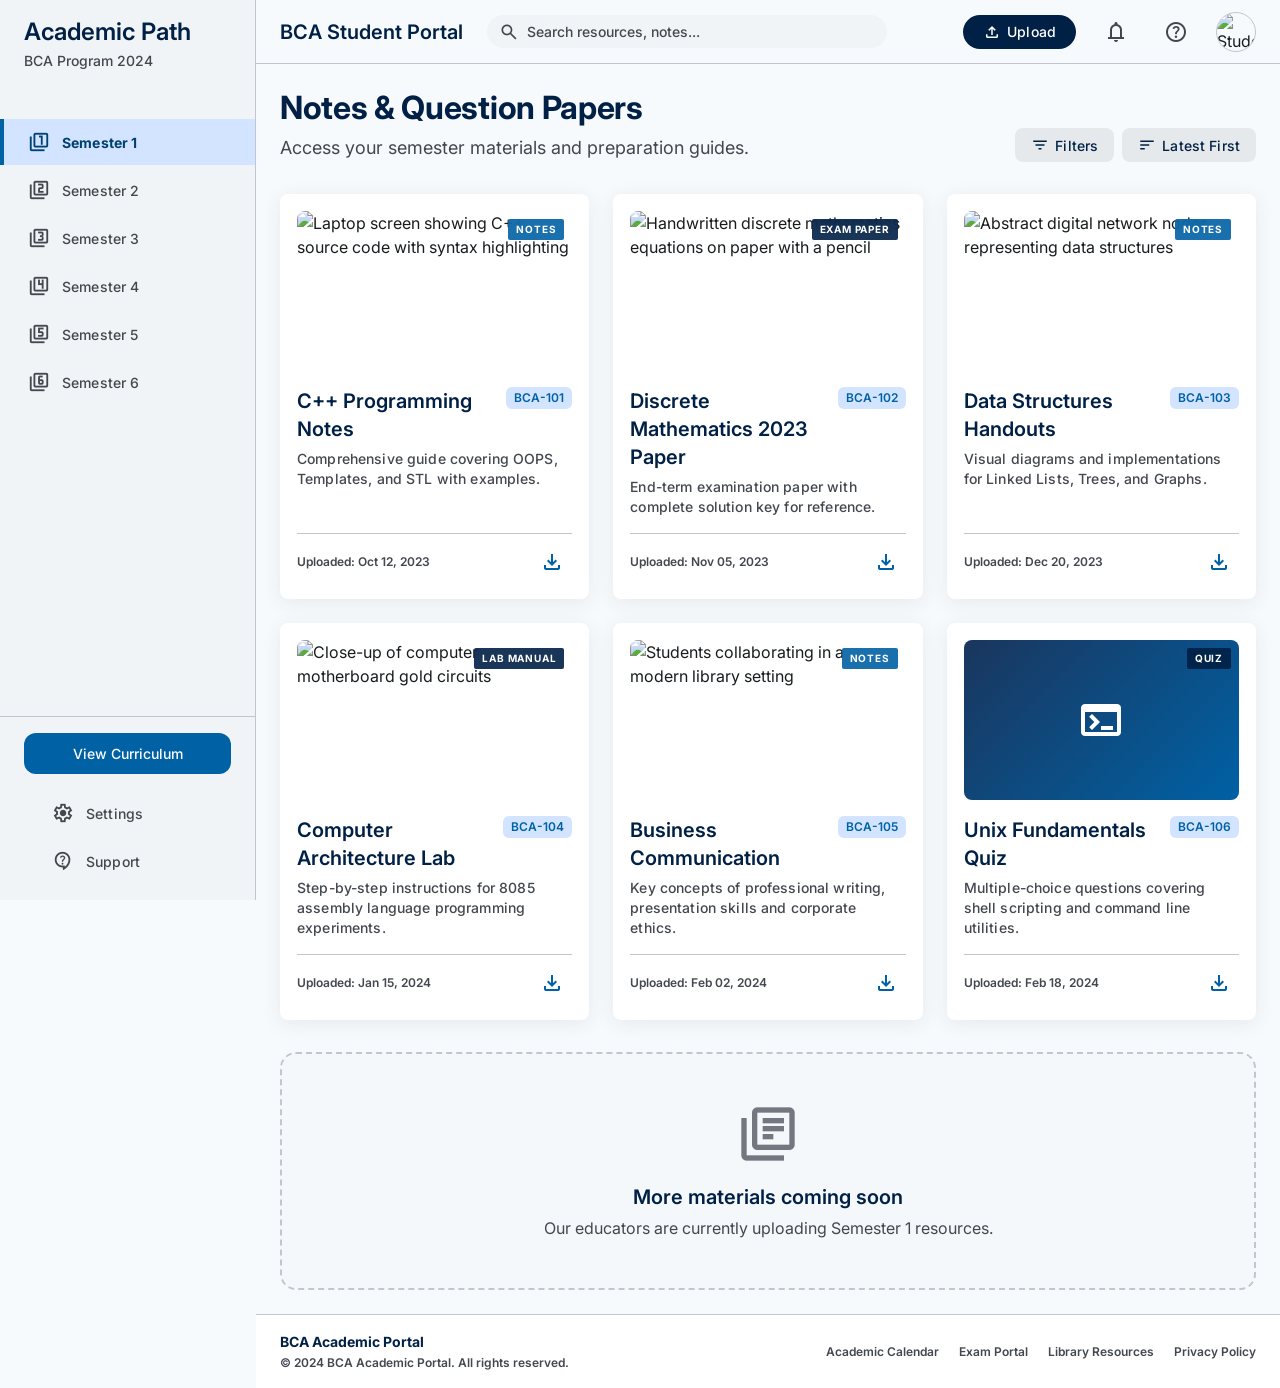
==== index.html @ a4777fdd "Add files via upload" ====
<!DOCTYPE html>
<html lang="en">
<head>
  <meta charset="UTF-8" />
  <meta name="viewport" content="width=device-width, initial-scale=1.0" />
  <title>Notes & Question Papers — BCA Student Portal</title>
  <meta name="description" content="Access BCA semester notes, question papers, lab manuals, and quizzes." />

  <!--
    FONT LOADING
    Inter: chosen for legibility and neutral modern character (DESIGN.md)
    Material Symbols: icon library used throughout the UI
  -->
  <link rel="preconnect" href="https://fonts.googleapis.com" />
  <link rel="preconnect" href="https://fonts.gstatic.com" crossorigin />
  <link href="https://fonts.googleapis.com/css2?family=Inter:wght@400;500;600;700;800&display=swap" rel="stylesheet" />
  <link href="https://fonts.googleapis.com/css2?family=Material+Symbols+Outlined:opsz,wght,FILL,GRAD@20..48,100..700,0..1,-50..200" rel="stylesheet" />

  <!-- Main stylesheet — all design tokens and component styles -->
  <link rel="stylesheet" href="css/style.css" />
</head>

<body>

<!-- ============================================================
     APP SHELL
     Fixed sidebar + scrollable main content area.
     See CSS Section 4 for layout rules.
     ============================================================ -->

<!-- Sidebar overlay (mobile only) — darkens content when drawer is open -->
<div class="sidebar-overlay" id="sidebar-overlay" aria-hidden="true"></div>

<!-- ── SIDEBAR ─────────────────────────────────────────────── -->
<!--
  Fixed left sidebar. Background: Surface 1 (#F7FAFC).
  Active item has 4px left border + bold text (DESIGN.md: Sidebar Navigation).
-->
<aside class="sidebar custom-scrollbar" id="sidebar" aria-label="Semester navigation">

  <!-- Brand block -->
  <div class="sidebar-brand">
    <h1>Academic Path</h1>
    <p>BCA Program 2024</p>
  </div>

  <!-- Semester navigation links -->
  <nav class="sidebar-nav" aria-label="Semesters">
    <ul>
      <!-- Active semester highlighted with secondary blue bar -->
      <li>
        <a href="#" class="nav-link active" aria-current="page">
          <span class="material-symbols-outlined" aria-hidden="true">filter_1</span>
          <span>Semester 1</span>
        </a>
      </li>
      <li>
        <a href="#" class="nav-link">
          <span class="material-symbols-outlined" aria-hidden="true">filter_2</span>
          <span>Semester 2</span>
        </a>
      </li>
      <li>
        <a href="#" class="nav-link">
          <span class="material-symbols-outlined" aria-hidden="true">filter_3</span>
          <span>Semester 3</span>
        </a>
      </li>
      <li>
        <a href="#" class="nav-link">
          <span class="material-symbols-outlined" aria-hidden="true">filter_4</span>
          <span>Semester 4</span>
        </a>
      </li>
      <li>
        <a href="#" class="nav-link">
          <span class="material-symbols-outlined" aria-hidden="true">filter_5</span>
          <span>Semester 5</span>
        </a>
      </li>
      <li>
        <a href="#" class="nav-link">
          <span class="material-symbols-outlined" aria-hidden="true">filter_6</span>
          <span>Semester 6</span>
        </a>
      </li>
    </ul>
  </nav>

  <!-- Sidebar footer: curriculum button + utility links -->
  <div class="sidebar-footer">
    <a href="#" class="btn-curriculum">View Curriculum</a>
    <div class="sidebar-util-links">
      <a href="#" class="nav-link">
        <span class="material-symbols-outlined" aria-hidden="true">settings</span>
        <span>Settings</span>
      </a>
      <a href="#" class="nav-link">
        <span class="material-symbols-outlined" aria-hidden="true">contact_support</span>
        <span>Support</span>
      </a>
    </div>
  </div>
</aside>


<!-- ── MAIN WRAPPER (right of sidebar) ─────────────────────── -->
<div class="main-wrapper">

  <!-- ── TOP NAVIGATION BAR ──────────────────────────────── -->
  <!--
    Sticky topbar. Background: Surface (#F7FAFC).
    Contains: sidebar toggle (mobile), brand, search, upload, icons, avatar.
    See CSS Section 5.
  -->
  <header class="topbar" role="banner">
    <div class="topbar-left">
      <!-- Hamburger: only visible on mobile (CSS display:none on desktop) -->
      <button class="sidebar-toggle" id="sidebar-toggle" aria-label="Open navigation menu" aria-expanded="false" aria-controls="sidebar">
        <span class="material-symbols-outlined" aria-hidden="true">menu</span>
      </button>

      <span class="topbar-brand">BCA Student Portal</span>

      <!-- Search bar — pill shape, expands on focus -->
      <div class="search-wrap" role="search">
        <span class="material-symbols-outlined search-icon" aria-hidden="true">search</span>
        <input
          class="search-input"
          type="search"
          placeholder="Search resources, notes..."
          aria-label="Search study resources"
        />
      </div>
    </div>

    <div class="topbar-right">
      <!-- Upload button — opens the upload modal -->
      <button class="btn-upload-topbar" data-open-modal aria-haspopup="dialog" aria-controls="upload-modal">
        <span class="material-symbols-outlined" aria-hidden="true">upload</span>
        Upload
      </button>

      <!-- Icon buttons -->
      <button class="icon-btn" aria-label="Notifications">
        <span class="material-symbols-outlined" aria-hidden="true">notifications</span>
      </button>
      <button class="icon-btn" aria-label="Help and support">
        <span class="material-symbols-outlined" aria-hidden="true">help</span>
      </button>

      <!-- User avatar -->
      <img
        class="topbar-avatar"
        src="https://lh3.googleusercontent.com/aida-public/[base64]"
        alt="Student profile picture"
      />
    </div>
  </header>


  <!-- ── PAGE CONTENT ─────────────────────────────────────── -->
  <main class="page-content" id="main-content" aria-label="Study resources">

    <!-- Page header: title + filter controls -->
    <div class="content-header">
      <div>
        <h2 class="text-headline-lg" style="color: var(--primary);">Notes &amp; Question Papers</h2>
        <p class="text-body-lg" style="color: var(--on-surface-variant); margin-top: 6px;">
          Access your semester materials and preparation guides.
        </p>
      </div>
      <div class="content-header-actions">
        <!-- Filter and sort buttons (surface tint style per DESIGN.md) -->
        <button class="btn-filter" aria-label="Filter resources">
          <span class="material-symbols-outlined" aria-hidden="true">filter_list</span>
          Filters
        </button>
        <button class="btn-filter" aria-label="Sort resources">
          <span class="material-symbols-outlined" aria-hidden="true">sort</span>
          Latest First
        </button>
      </div>
    </div>

    <!-- ── RESOURCE CARDS GRID ──────────────────────────────
         3-column on desktop, 2 on tablet, 1 on mobile.
         Each card: white bg, 8px radius, ambient shadow.
         Hover: secondary blue border + increased shadow.
         See CSS Section 9.
    ─────────────────────────────────────────────────────── -->
    <div class="cards-grid" aria-label="Study resource cards">

      <!-- ── Card 1: C++ Programming Notes ─────────────────── -->
      <article class="resource-card" aria-label="C++ Programming Notes">
        <div class="card-thumb">
          <!--
            Card thumbnail image.
            object-fit:cover ensures consistent 160px height.
            Zoom transition on hover applied via CSS group selector.
          -->
          <img
            src="https://lh3.googleusercontent.com/aida-public/[base64]"
            alt="Laptop screen showing C++ source code with syntax highlighting"
            loading="lazy"
          />
          <!-- Resource type badge: top-right of image -->
          <span class="card-type-badge badge-notes" aria-label="Resource type: Notes">Notes</span>
        </div>

        <div class="card-title-row">
          <h3 class="card-title">C++ Programming Notes</h3>
          <!-- Subject code chip — secondary blue tint -->
          <span class="subject-chip" aria-label="Subject code BCA-101">BCA-101</span>
        </div>

        <p class="card-description">
          Comprehensive guide covering OOPS, Templates, and STL with examples.
        </p>

        <div class="card-footer">
          <span class="card-date text-label-sm">Uploaded: Oct 12, 2023</span>
          <!-- Download button — round, secondary blue on hover -->
          <button class="btn-icon-round" aria-label="Download C++ Programming Notes">
            <span class="material-symbols-outlined" aria-hidden="true">download</span>
          </button>
        </div>
      </article>

      <!-- ── Card 2: Discrete Mathematics 2023 Paper ──────── -->
      <article class="resource-card" aria-label="Discrete Mathematics 2023 Paper">
        <div class="card-thumb">
          <img
            src="https://lh3.googleusercontent.com/aida-public/[base64]"
            alt="Handwritten discrete mathematics equations on paper with a pencil"
            loading="lazy"
          />
          <span class="card-type-badge badge-exam" aria-label="Resource type: Exam Paper">Exam Paper</span>
        </div>

        <div class="card-title-row">
          <h3 class="card-title">Discrete Mathematics 2023 Paper</h3>
          <span class="subject-chip" aria-label="Subject code BCA-102">BCA-102</span>
        </div>

        <p class="card-description">
          End-term examination paper with complete solution key for reference.
        </p>

        <div class="card-footer">
          <span class="card-date text-label-sm">Uploaded: Nov 05, 2023</span>
          <button class="btn-icon-round" aria-label="Download Discrete Mathematics 2023 Paper">
            <span class="material-symbols-outlined" aria-hidden="true">download</span>
          </button>
        </div>
      </article>

      <!-- ── Card 3: Data Structures Handouts ─────────────── -->
      <article class="resource-card" aria-label="Data Structures Handouts">
        <div class="card-thumb">
          <img
            src="https://lh3.googleusercontent.com/aida-public/[base64]"
            alt="Abstract digital network nodes representing data structures"
            loading="lazy"
          />
          <span class="card-type-badge badge-notes" aria-label="Resource type: Notes">Notes</span>
        </div>

        <div class="card-title-row">
          <h3 class="card-title">Data Structures Handouts</h3>
          <span class="subject-chip" aria-label="Subject code BCA-103">BCA-103</span>
        </div>

        <p class="card-description">
          Visual diagrams and implementations for Linked Lists, Trees, and Graphs.
        </p>

        <div class="card-footer">
          <span class="card-date text-label-sm">Uploaded: Dec 20, 2023</span>
          <button class="btn-icon-round" aria-label="Download Data Structures Handouts">
            <span class="material-symbols-outlined" aria-hidden="true">download</span>
          </button>
        </div>
      </article>

      <!-- ── Card 4: Computer Architecture Lab ─────────────── -->
      <article class="resource-card" aria-label="Computer Architecture Lab Manual">
        <div class="card-thumb">
          <img
            src="https://lh3.googleusercontent.com/aida-public/[base64]"
            alt="Close-up of computer motherboard gold circuits"
            loading="lazy"
          />
          <span class="card-type-badge badge-lab" aria-label="Resource type: Lab Manual">Lab Manual</span>
        </div>

        <div class="card-title-row">
          <h3 class="card-title">Computer Architecture Lab</h3>
          <span class="subject-chip" aria-label="Subject code BCA-104">BCA-104</span>
        </div>

        <p class="card-description">
          Step-by-step instructions for 8085 assembly language programming experiments.
        </p>

        <div class="card-footer">
          <span class="card-date text-label-sm">Uploaded: Jan 15, 2024</span>
          <button class="btn-icon-round" aria-label="Download Computer Architecture Lab Manual">
            <span class="material-symbols-outlined" aria-hidden="true">download</span>
          </button>
        </div>
      </article>

      <!-- ── Card 5: Business Communication ───────────────── -->
      <article class="resource-card" aria-label="Business Communication Notes">
        <div class="card-thumb">
          <img
            src="https://lh3.googleusercontent.com/aida-public/[base64]"
            alt="Students collaborating in a modern library setting"
            loading="lazy"
          />
          <span class="card-type-badge badge-notes" aria-label="Resource type: Notes">Notes</span>
        </div>

        <div class="card-title-row">
          <h3 class="card-title">Business Communication</h3>
          <span class="subject-chip" aria-label="Subject code BCA-105">BCA-105</span>
        </div>

        <p class="card-description">
          Key concepts of professional writing, presentation skills and corporate ethics.
        </p>

        <div class="card-footer">
          <span class="card-date text-label-sm">Uploaded: Feb 02, 2024</span>
          <button class="btn-icon-round" aria-label="Download Business Communication Notes">
            <span class="material-symbols-outlined" aria-hidden="true">download</span>
          </button>
        </div>
      </article>

      <!-- ── Card 6: Unix Fundamentals Quiz (no image — gradient placeholder) -->
      <article class="resource-card" aria-label="Unix Fundamentals Quiz">
        <div class="card-thumb">
          <!--
            Placeholder gradient when no image is available.
            Uses primary → secondary gradient with centered icon.
          -->
          <div class="thumb-placeholder">
            <span class="material-symbols-outlined" aria-hidden="true">terminal</span>
          </div>
          <span class="card-type-badge badge-quiz" aria-label="Resource type: Quiz">Quiz</span>
        </div>

        <div class="card-title-row">
          <h3 class="card-title">Unix Fundamentals Quiz</h3>
          <span class="subject-chip" aria-label="Subject code BCA-106">BCA-106</span>
        </div>

        <p class="card-description">
          Multiple-choice questions covering shell scripting and command line utilities.
        </p>

        <div class="card-footer">
          <span class="card-date text-label-sm">Uploaded: Feb 18, 2024</span>
          <button class="btn-icon-round" aria-label="Download Unix Fundamentals Quiz">
            <span class="material-symbols-outlined" aria-hidden="true">download</span>
          </button>
        </div>
      </article>

    </div><!-- /.cards-grid -->

    <!-- ── EMPTY STATE ──────────────────────────────────────
         Shown below existing cards as a "more coming soon" notice.
         See CSS Section 13.
    ─────────────────────────────────────────────────────── -->
    <div class="empty-state" role="status" aria-live="polite">
      <span class="material-symbols-outlined" aria-hidden="true">library_books</span>
      <h3>More materials coming soon</h3>
      <p>Our educators are currently uploading Semester 1 resources.</p>
    </div>

  </main><!-- /#main-content -->


  <!-- ── FOOTER ───────────────────────────────────────────── -->
  <footer class="site-footer" role="contentinfo">
    <div>
      <p class="footer-brand-name">BCA Academic Portal</p>
      <p class="footer-copy">© 2024 BCA Academic Portal. All rights reserved.</p>
    </div>
    <nav class="footer-links" aria-label="Footer navigation">
      <a href="#">Academic Calendar</a>
      <a href="#">Exam Portal</a>
      <a href="#">Library Resources</a>
      <a href="#">Privacy Policy</a>
    </nav>
  </footer>

</div><!-- /.main-wrapper -->


<!-- ── FLOATING ACTION BUTTON (mobile only) ─────────────────
     Shown only on mobile (CSS display:none on desktop).
     Opens the upload modal.
─────────────────────────────────────────────────────────── -->
<button class="fab" data-open-modal aria-label="Upload study resource" aria-haspopup="dialog">
  <span class="material-symbols-outlined" aria-hidden="true">add</span>
</button>


<!-- ============================================================
     UPLOAD MODAL
     Centered dialog with blurred overlay.
     Hidden by default — toggled via data-open-modal buttons.
     See CSS Section 10.
     ============================================================ -->
<div class="modal-overlay" id="upload-modal" role="dialog" aria-modal="true" aria-labelledby="modal-title">
  <div class="modal-card">

    <!-- Modal header -->
    <div class="modal-header">
      <h2 id="modal-title" class="text-headline-md">Upload Study Resource</h2>
      <button class="modal-close" id="modal-close" aria-label="Close upload dialog">
        <span class="material-symbols-outlined" aria-hidden="true">close</span>
      </button>
    </div>

    <!-- Modal body — scrollable -->
    <div class="modal-body">

      <!-- Drag-and-drop zone -->
      <div class="drop-zone" id="drop-zone" role="button" tabindex="0" aria-label="Drag and drop files, or click to browse">
        <div class="drop-zone-icon">
          <span class="material-symbols-outlined" aria-hidden="true">cloud_upload</span>
        </div>
        <h3>Drag and drop files here</h3>
        <p>PDF, DOCX, or ZIP. Max file size: 50MB.</p>
        <button class="btn-browse" id="browse-btn" type="button">Browse Files</button>
        <!-- Hidden real file input, triggered by Browse button -->
        <input type="file" id="file-input" accept=".pdf,.docx,.zip" style="display:none;" aria-hidden="true" />
      </div>

      <!-- Form fields: title, subject code, semester -->
      <div style="margin-bottom: var(--space-4);">
        <!-- Title — full width (colspan 2) -->
        <div class="form-group" style="margin-bottom: var(--space-2);">
          <label class="form-label" for="resource-title">Title</label>
          <input
            class="form-input"
            type="text"
            id="resource-title"
            value="Semester 2 - Networking Fundamentals Notes"
            placeholder="Enter resource title"
          />
        </div>

        <!-- Subject Code + Semester — 2-column grid -->
        <div class="form-grid">
          <div class="form-group">
            <label class="form-label" for="subject-code">Subject Code</label>
            <input
              class="form-input"
              type="text"
              id="subject-code"
              placeholder="e.g. BCA201"
            />
          </div>
          <div class="form-group">
            <label class="form-label" for="semester-select">Semester</label>
            <div class="form-select-wrap">
              <select class="form-select" id="semester-select">
                <option value="1">Semester 1</option>
                <option value="2" selected>Semester 2</option>
                <option value="3">Semester 3</option>
                <option value="4">Semester 4</option>
                <option value="5">Semester 5</option>
                <option value="6">Semester 6</option>
              </select>
            </div>
          </div>
        </div>
      </div>

      <!-- Upload progress card -->
      <div class="upload-file-card">
        <div class="upload-file-info">
          <div class="upload-file-meta">
            <span class="material-symbols-outlined" aria-hidden="true">description</span>
            <div>
              <p class="upload-file-name text-label-md" id="upload-file-name">Networking_Ch2_Summary.pdf</p>
              <p class="upload-file-size text-label-sm" id="upload-file-size">12.4 MB • 65% completed</p>
            </div>
          </div>
          <button class="btn-cancel-upload" aria-label="Cancel this upload">
            <span class="material-symbols-outlined" aria-hidden="true">cancel</span>
          </button>
        </div>
        <!-- Progress bar: track + fill -->
        <div class="progress-track" role="progressbar" aria-valuemin="0" aria-valuemax="100" aria-valuenow="65" aria-label="Upload progress">
          <div class="progress-fill" id="progress-bar" style="width: 65%;"></div>
        </div>
      </div>

    </div><!-- /.modal-body -->

    <!-- Modal footer: cancel + finish actions -->
    <div class="modal-footer">
      <button class="btn-secondary" id="modal-cancel" type="button">Cancel</button>
      <button class="btn-primary" id="finish-upload" type="button">
        Finish Upload
        <span class="material-symbols-outlined" aria-hidden="true" style="font-size:18px;">check_circle</span>
      </button>
    </div>

  </div><!-- /.modal-card -->
</div><!-- /#upload-modal -->


<!-- Main JavaScript — interactions, sidebar, modal, progress -->
<script src="js/main.js"></script>

</body>
</html>
---- css/style.css ----
/*
 * ============================================================
 *  BCA STUDENT PORTAL — MAIN STYLESHEET
 *  Design System: "Academic Clarity"
 *  Author: BCA Academic Portal
 * ============================================================
 *
 * TABLE OF CONTENTS
 * 1. CSS Custom Properties (Design Tokens)
 * 2. Reset & Base
 * 3. Typography Scale
 * 4. Layout — Sidebar + Shell
 * 5. Top Navigation Bar
 * 6. Sidebar Navigation
 * 7. Buttons
 * 8. Form Inputs
 * 9. Resource Cards
 * 10. Upload Modal
 * 11. Progress Bar
 * 12. Badge / Tag
 * 13. Empty State
 * 14. Footer
 * 15. Utilities & Animations
 * 16. Responsive Breakpoints
 * ============================================================
 */


/* ============================================================
   1. CSS CUSTOM PROPERTIES (Design Tokens)
   These map directly to the DESIGN.md color spec.
   Use these variables throughout — never hardcode hex values.
   ============================================================ */
:root {
  /* — Background & Surface — */
  --bg:                       #f7fafc; /* Page background */
  --surface:                  #f7fafc;
  --surface-container-lowest: #ffffff; /* Cards, modals */
  --surface-container-low:    #f1f4f6; /* Sidebar, secondary sections */
  --surface-container:        #ebeef0;
  --surface-container-high:   #e5e9eb;
  --surface-container-highest:#e0e3e5;
  --surface-variant:          #e0e3e5;
  --surface-dim:              #d7dadc;

  /* — Primary — Deep navy: branding, headings, sidebar header */
  --primary:                  #002045;
  --primary-container:        #1a365d;
  --on-primary:               #ffffff;
  --on-primary-container:     #86a0cd;
  --primary-fixed:            #d6e3ff;
  --primary-fixed-dim:        #adc7f7;

  /* — Secondary — Action blue: buttons, links, active states */
  --secondary:                #0061a5;
  --secondary-container:      #66affe;
  --on-secondary:             #ffffff;
  --on-secondary-container:   #004172;
  --secondary-fixed:          #d2e4ff;
  --secondary-fixed-dim:      #9fcaff;

  /* — Tertiary — Dark neutral tones */
  --tertiary:                 #1b2127;
  --tertiary-container:       #30363c;
  --on-tertiary:              #ffffff;
  --on-tertiary-container:    #989fa6;

  /* — Text — */
  --on-surface:               #181c1e;
  --on-surface-variant:       #43474e;
  --on-background:            #181c1e;

  /* — Outline — */
  --outline:                  #74777f;
  --outline-variant:          #c4c6cf;

  /* — Inverse — */
  --inverse-surface:          #2d3133;
  --inverse-on-surface:       #eef1f3;
  --inverse-primary:          #adc7f7;

  /* — Status — */
  --error:                    #ba1a1a;
  --on-error:                 #ffffff;
  --error-container:          #ffdad6;
  --on-error-container:       #93000a;
  --success:                  #2e7d32; /* Slightly desaturated green */
  --on-success:               #ffffff;

  /* — Shadows (tinted with primary blue for harmony) — */
  --shadow-card:  0px 4px 20px rgba(26, 54, 93, 0.08);
  --shadow-modal: 0px 8px 40px rgba(26, 54, 93, 0.15);
  --shadow-hover: 0px 6px 28px rgba(26, 54, 93, 0.14);

  /* — Border Radius (Soft shape language) — */
  --radius-sm:  0.125rem; /* 2px  — pills, tiny elements */
  --radius:     0.25rem;  /* 4px  — buttons, inputs */
  --radius-md:  0.375rem; /* 6px  — tags */
  --radius-lg:  0.5rem;   /* 8px  — cards, containers */
  --radius-xl:  0.75rem;  /* 12px — modals */
  --radius-full:9999px;   /* pills, avatars */

  /* — Spacing (8px base scale) — */
  --space-1:  8px;   /* stack-sm  */
  --space-2:  16px;  /* stack-md  */
  --space-3:  24px;  /* gutter    */
  --space-4:  32px;  /* stack-lg  */
  --space-5:  40px;  /* margin-desktop */

  /* — Layout — */
  --sidebar-width:   256px;
  --topbar-height:   64px;
  --container-max:   1280px;

  /* — Transitions — */
  --transition-fast:  150ms ease;
  --transition-base:  200ms ease;
  --transition-slow:  300ms ease;
}


/* ============================================================
   2. RESET & BASE
   Minimal reset. Inter font loaded via <link> in HTML.
   ============================================================ */
*, *::before, *::after {
  box-sizing: border-box;
  margin: 0;
  padding: 0;
}

html {
  font-size: 16px;
  scroll-behavior: smooth;
  -webkit-text-size-adjust: 100%;
}

body {
  font-family: 'Inter', system-ui, -apple-system, sans-serif;
  background-color: var(--bg);
  color: var(--on-background);
  line-height: 1.5;
  min-height: 100vh;
  display: flex; /* Sidebar + content layout root */
  overflow-x: hidden;
}

a {
  color: inherit;
  text-decoration: none;
}

img {
  display: block;
  max-width: 100%;
}

button {
  cursor: pointer;
  font-family: inherit;
  border: none;
  background: none;
}

ul, ol {
  list-style: none;
}

/* Custom thin scrollbar for sidebar */
.custom-scrollbar::-webkit-scrollbar { width: 4px; }
.custom-scrollbar::-webkit-scrollbar-track { background: transparent; }
.custom-scrollbar::-webkit-scrollbar-thumb {
  background: var(--outline-variant);
  border-radius: var(--radius-full);
}
.custom-scrollbar::-webkit-scrollbar-thumb:hover {
  background: var(--outline);
}


/* ============================================================
   3. TYPOGRAPHY SCALE
   All type styles from the DESIGN.md spec.
   Applied as utility classes and through semantic selectors.
   ============================================================ */

/* Display — 48px / 56px / -0.02em / 700 */
.text-display {
  font-size: 48px;
  line-height: 56px;
  font-weight: 700;
  letter-spacing: -0.02em;
}

/* Headline Large — 32px / 40px / -0.01em / 700 */
.text-headline-lg {
  font-size: 32px;
  line-height: 40px;
  font-weight: 700;
  letter-spacing: -0.01em;
}

/* Headline Medium — 24px / 32px / 600 */
.text-headline-md {
  font-size: 24px;
  line-height: 32px;
  font-weight: 600;
}

/* Headline Small — 20px / 28px / 600 */
.text-headline-sm {
  font-size: 20px;
  line-height: 28px;
  font-weight: 600;
}

/* Body Large — 18px / 28px / 400 */
.text-body-lg {
  font-size: 18px;
  line-height: 28px;
  font-weight: 400;
}

/* Body Medium — 16px / 24px / 400  (base body text) */
.text-body-md {
  font-size: 16px;
  line-height: 24px;
  font-weight: 400;
}

/* Label Medium — 14px / 20px / 500 / +0.01em */
.text-label-md {
  font-size: 14px;
  line-height: 20px;
  font-weight: 500;
  letter-spacing: 0.01em;
}

/* Label Small — 12px / 16px / 600 */
.text-label-sm {
  font-size: 12px;
  line-height: 16px;
  font-weight: 600;
}


/* ============================================================
   4. LAYOUT — APP SHELL
   Fixed sidebar + scrollable main content area.
   ============================================================ */

/* Sidebar is position: fixed, so main needs a left margin */
.app-shell {
  display: flex;
  width: 100%;
  min-height: 100vh;
}

/* Main content wrapper — sits to the right of the sidebar */
.main-wrapper {
  margin-left: var(--sidebar-width);
  flex: 1;
  display: flex;
  flex-direction: column;
  min-height: 100vh;
  /* Prevents content from being hidden behind sidebar on resize */
  min-width: 0;
}

/* Page content area — padding and max-width centering */
.page-content {
  flex: 1;
  padding: var(--space-3);
  max-width: var(--container-max);
  width: 100%;
}

/* Content header row — title + filter buttons */
.content-header {
  display: flex;
  justify-content: space-between;
  align-items: flex-end;
  margin-bottom: var(--space-4);
  gap: var(--space-2);
  flex-wrap: wrap;
}

.content-header-actions {
  display: flex;
  gap: var(--space-1);
  flex-shrink: 0;
}


/* ============================================================
   5. TOP NAVIGATION BAR
   Sticky top bar with branding, search, upload, and user avatar.
   Background matches Surface (slight gray) per design spec.
   ============================================================ */
.topbar {
  position: sticky;
  top: 0;
  z-index: 50;
  height: var(--topbar-height);
  background-color: var(--surface);
  border-bottom: 1px solid var(--outline-variant);
  display: flex;
  align-items: center;
  justify-content: space-between;
  padding: 0 var(--space-3);
  gap: var(--space-3);
}

.topbar-left {
  display: flex;
  align-items: center;
  flex: 1;
  gap: var(--space-3);
  min-width: 0;
}

.topbar-brand {
  font-size: 20px;
  font-weight: 600;
  color: var(--primary);
  white-space: nowrap;
  flex-shrink: 0;
}

/* Search bar — pill-shaped, expands on focus */
.search-wrap {
  position: relative;
  max-width: 400px;
  width: 100%;
  transition: max-width var(--transition-base);
}
.search-wrap:focus-within {
  max-width: 520px;
}
.search-icon {
  position: absolute;
  left: 12px;
  top: 50%;
  transform: translateY(-50%);
  color: var(--on-surface-variant);
  font-size: 20px;
  pointer-events: none;
}
.search-input {
  width: 100%;
  background: var(--surface-container-low);
  border: none;
  border-radius: var(--radius-full);
  padding: 8px 16px 8px 40px;
  font-family: inherit;
  font-size: 14px;
  font-weight: 500;
  color: var(--on-surface);
  outline: none;
  transition: box-shadow var(--transition-fast);
}
.search-input::placeholder {
  color: var(--on-surface-variant);
}
.search-input:focus {
  box-shadow: 0 0 0 2px var(--secondary);
}

.topbar-right {
  display: flex;
  align-items: center;
  gap: 20px;
  flex-shrink: 0;
}

/* Upload button in topbar */
.btn-upload-topbar {
  display: flex;
  align-items: center;
  gap: 6px;
  background: var(--primary);
  color: var(--on-primary);
  border-radius: var(--radius-full);
  padding: 8px 20px;
  font-size: 14px;
  font-weight: 500;
  letter-spacing: 0.01em;
  transition: background var(--transition-fast), transform var(--transition-fast);
}
.btn-upload-topbar:hover  { background: var(--primary-container); }
.btn-upload-topbar:active { transform: scale(0.96); }
.btn-upload-topbar .material-symbols-outlined {
  font-size: 18px;
}

/* Icon action buttons (notification, help) */
.icon-btn {
  display: flex;
  align-items: center;
  justify-content: center;
  width: 40px;
  height: 40px;
  border-radius: var(--radius-full);
  color: var(--on-surface-variant);
  transition: background var(--transition-fast);
}
.icon-btn:hover { background: var(--surface-container-low); }

/* User avatar in topbar */
.topbar-avatar {
  width: 40px;
  height: 40px;
  border-radius: var(--radius-full);
  border: 1px solid var(--outline-variant);
  object-fit: cover;
  overflow: hidden;
  flex-shrink: 0;
}


/* ============================================================
   6. SIDEBAR NAVIGATION
   Fixed left sidebar, Surface 1 background.
   Active item: 4px left border in secondary blue + bold text.
   ============================================================ */
.sidebar {
  position: fixed;
  top: 0;
  left: 0;
  bottom: 0;
  width: var(--sidebar-width);
  background: var(--surface-container-low);
  border-right: 1px solid var(--outline-variant);
  display: flex;
  flex-direction: column;
  z-index: 40;
  /* Sidebar scrolls independently if content overflows */
  overflow: hidden;
}

/* Sidebar brand block */
.sidebar-brand {
  padding: var(--space-2) var(--space-3);
  margin-bottom: var(--space-4);
  flex-shrink: 0;
}
.sidebar-brand h1 {
  font-size: 24px;
  font-weight: 600;
  color: var(--primary);
  line-height: 32px;
}
.sidebar-brand p {
  font-size: 14px;
  font-weight: 500;
  color: var(--on-surface-variant);
  margin-top: 2px;
}

/* Nav list — scrollable, fills available space */
.sidebar-nav {
  flex: 1;
  overflow-y: auto;
  padding-bottom: var(--space-2);
}
.sidebar-nav ul {
  display: flex;
  flex-direction: column;
  gap: 2px;
}

/* Individual nav link */
.nav-link {
  display: flex;
  align-items: center;
  gap: 12px;
  padding: 12px var(--space-3);
  border-left: 4px solid transparent; /* Space reserved — transparent by default */
  color: var(--on-surface-variant);
  font-size: 14px;
  font-weight: 500;
  letter-spacing: 0.01em;
  transition:
    background var(--transition-fast),
    color var(--transition-fast),
    border-color var(--transition-fast);
  cursor: pointer;
}
.nav-link .material-symbols-outlined {
  font-size: 22px;
  flex-shrink: 0;
}
.nav-link:hover {
  background: var(--surface-container-high);
  color: var(--on-surface);
}

/* Active nav link — 4px blue left bar, bold, blue bg tint */
.nav-link.active {
  border-left-color: var(--secondary);
  background: var(--secondary-fixed);
  color: var(--on-secondary-container);
  font-weight: 700;
}

/* Sidebar footer — curriculum button + settings/support */
.sidebar-footer {
  flex-shrink: 0;
  padding: var(--space-2) var(--space-3);
  border-top: 1px solid var(--outline-variant);
}

.btn-curriculum {
  display: block;
  width: 100%;
  padding: 10px 0;
  background: var(--secondary);
  color: var(--on-secondary);
  border-radius: var(--radius-xl);
  font-size: 14px;
  font-weight: 500;
  text-align: center;
  margin-bottom: var(--space-2);
  transition: opacity var(--transition-fast), transform var(--transition-fast);
}
.btn-curriculum:hover  { opacity: 0.9; }
.btn-curriculum:active { transform: scale(0.98); }

/* Sidebar utility links (Settings, Support) */
.sidebar-util-links {
  display: flex;
  flex-direction: column;
  gap: 2px;
}


/* ============================================================
   7. BUTTONS
   Primary (solid), Secondary (outlined), Filter (surface).
   ============================================================ */

/* Primary button — solid secondary blue */
.btn-primary {
  display: inline-flex;
  align-items: center;
  justify-content: center;
  gap: 8px;
  padding: 10px 24px;
  background: var(--secondary);
  color: var(--on-secondary);
  border-radius: var(--radius);
  font-size: 14px;
  font-weight: 500;
  letter-spacing: 0.01em;
  transition: background var(--transition-fast), box-shadow var(--transition-fast), transform var(--transition-fast);
  box-shadow: none;
}
.btn-primary:hover  { background: #004f87; } /* 10% darker */
.btn-primary:active { transform: scale(0.97); }
.btn-primary:focus-visible {
  outline: 2px solid var(--secondary);
  outline-offset: 2px;
}

/* Secondary / outlined button */
.btn-secondary {
  display: inline-flex;
  align-items: center;
  justify-content: center;
  gap: 8px;
  padding: 9px 24px;
  background: transparent;
  color: var(--secondary);
  border: 1px solid var(--secondary);
  border-radius: var(--radius);
  font-size: 14px;
  font-weight: 500;
  letter-spacing: 0.01em;
  transition: background var(--transition-fast), color var(--transition-fast);
}
.btn-secondary:hover {
  background: var(--secondary);
  color: var(--on-secondary);
}
.btn-secondary:focus-visible {
  outline: 2px solid var(--secondary);
  outline-offset: 2px;
}

/* Filter / sort buttons (surface tint) */
.btn-filter {
  display: inline-flex;
  align-items: center;
  gap: 6px;
  padding: 8px 16px;
  background: var(--surface-container-high);
  color: var(--primary);
  border-radius: var(--radius-lg);
  font-size: 14px;
  font-weight: 500;
  letter-spacing: 0.01em;
  transition: background var(--transition-fast);
}
.btn-filter:hover { background: var(--surface-container-highest); }
.btn-filter .material-symbols-outlined { font-size: 18px; }

/* Icon-only round button (download button on cards) */
.btn-icon-round {
  display: flex;
  align-items: center;
  justify-content: center;
  width: 40px;
  height: 40px;
  border-radius: var(--radius-full);
  color: var(--secondary);
  transition: background var(--transition-fast), color var(--transition-fast);
}
.btn-icon-round:hover {
  background: var(--secondary);
  color: var(--on-secondary);
}


/* ============================================================
   8. FORM INPUTS
   White bg + border-outline-variant. Focus: secondary blue ring.
   Labels always visible above the field (label-md style).
   ============================================================ */
.form-group {
  display: flex;
  flex-direction: column;
  gap: 6px;
}

.form-label {
  font-size: 14px;
  font-weight: 500;
  color: var(--on-surface-variant);
  letter-spacing: 0.01em;
}

.form-input,
.form-select {
  width: 100%;
  background: var(--surface-container-low);
  border: 1px solid var(--outline-variant);
  border-radius: var(--radius-lg);
  padding: 12px 16px;
  font-family: inherit;
  font-size: 16px;
  color: var(--on-surface);
  outline: none;
  transition: border-color var(--transition-fast), box-shadow var(--transition-fast);
  appearance: none;
}
.form-input::placeholder { color: var(--on-surface-variant); }
.form-input:focus,
.form-select:focus {
  border-color: var(--secondary);
  box-shadow: 0 0 0 1px var(--secondary);
}

/* Select arrow icon */
.form-select-wrap {
  position: relative;
}
.form-select-wrap::after {
  content: 'expand_more';
  font-family: 'Material Symbols Outlined';
  position: absolute;
  right: 14px;
  top: 50%;
  transform: translateY(-50%);
  color: var(--on-surface-variant);
  pointer-events: none;
  font-size: 20px;
}

/* Two-column form grid (Subject Code + Semester) */
.form-grid {
  display: grid;
  grid-template-columns: 1fr 1fr;
  gap: var(--space-2);
}
@media (max-width: 560px) {
  .form-grid { grid-template-columns: 1fr; }
}


/* ============================================================
   9. RESOURCE CARDS
   White bg, 8px radius, ambient shadow.
   Hover: increased shadow + 1px secondary blue border.
   Image zooms gently on hover.
   ============================================================ */
.cards-grid {
  display: grid;
  grid-template-columns: repeat(3, 1fr);
  gap: var(--space-3);
}

.resource-card {
  background: var(--surface-container-lowest);
  border-radius: var(--radius-lg);
  box-shadow: var(--shadow-card);
  border: 1px solid transparent;
  padding: var(--space-2);
  display: flex;
  flex-direction: column;
  transition:
    border-color var(--transition-base),
    box-shadow var(--transition-base);
  cursor: default;
}
.resource-card:hover {
  border-color: var(--secondary);
  box-shadow: var(--shadow-hover);
}

/* Card image thumbnail */
.card-thumb {
  width: 100%;
  height: 160px;
  border-radius: var(--radius-lg);
  overflow: hidden;
  margin-bottom: var(--space-2);
  position: relative;
  flex-shrink: 0;
}
.card-thumb img,
.card-thumb .thumb-placeholder {
  width: 100%;
  height: 100%;
  object-fit: cover;
  transition: transform 500ms ease;
}
.resource-card:hover .card-thumb img,
.resource-card:hover .card-thumb .thumb-placeholder {
  transform: scale(1.05);
}

/* Gradient placeholder for cards without images */
.thumb-placeholder {
  display: flex;
  align-items: center;
  justify-content: center;
  background: linear-gradient(135deg, var(--primary-container), var(--secondary));
}
.thumb-placeholder .material-symbols-outlined {
  color: var(--on-primary);
  font-size: 48px;
}

/* Type badge overlaid on card image (NOTES, EXAM PAPER, etc.) */
.card-type-badge {
  position: absolute;
  top: 8px;
  right: 8px;
  padding: 3px 8px;
  border-radius: var(--radius-sm);
  font-size: 10px;
  font-weight: 700;
  letter-spacing: 0.08em;
  text-transform: uppercase;
  backdrop-filter: blur(4px);
}
.card-type-badge.badge-notes    { background: rgba(0, 97, 165, 0.9);  color: #fff; }
.card-type-badge.badge-exam     { background: rgba(0, 32, 69, 0.9);   color: #fff; }
.card-type-badge.badge-lab      { background: rgba(0, 32, 69, 0.9);   color: #fff; }
.card-type-badge.badge-quiz     { background: rgba(0, 32, 69, 0.9);   color: #fff; }
.card-type-badge.badge-default  { background: rgba(67, 71, 78, 0.9);  color: #fff; }

/* Card body — title row */
.card-title-row {
  display: flex;
  justify-content: space-between;
  align-items: flex-start;
  gap: var(--space-1);
  margin-bottom: 6px;
}
.card-title {
  font-size: 20px;
  font-weight: 600;
  color: var(--primary);
  line-height: 28px;
  flex: 1;
}

/* Subject code chip (BCA-101) */
.subject-chip {
  flex-shrink: 0;
  font-size: 12px;
  font-weight: 600;
  color: var(--secondary);
  background: var(--secondary-fixed);
  padding: 2px 8px;
  border-radius: var(--radius-md);
  white-space: nowrap;
  align-self: flex-start;
}

.card-description {
  font-size: 14px;
  font-weight: 500;
  color: var(--on-surface-variant);
  line-height: 20px;
  letter-spacing: 0.01em;
  flex: 1; /* pushes footer to bottom */
  margin-bottom: var(--space-2);
}

/* Card footer — date + download button */
.card-footer {
  display: flex;
  justify-content: space-between;
  align-items: center;
  padding-top: var(--space-1);
  border-top: 1px solid var(--outline-variant);
  margin-top: auto;
}
.card-date {
  font-size: 12px;
  font-weight: 600;
  color: var(--on-surface-variant);
}


/* ============================================================
   10. UPLOAD MODAL
   Blurred overlay + white modal card.
   Uses the shadow-modal for floating depth.
   ============================================================ */

/* Full-screen blur overlay */
.modal-overlay {
  position: fixed;
  inset: 0;
  z-index: 60;
  display: flex;
  align-items: center;
  justify-content: center;
  background-color: rgba(24, 28, 30, 0.45);
  backdrop-filter: blur(4px);
  -webkit-backdrop-filter: blur(4px);
  padding: var(--space-2);
  /* Hidden by default — toggled via JS */
  opacity: 0;
  pointer-events: none;
  transition: opacity var(--transition-slow);
}
.modal-overlay.is-open {
  opacity: 1;
  pointer-events: all;
}

/* Modal card */
.modal-card {
  background: var(--surface-container-lowest);
  border-radius: var(--radius-xl);
  box-shadow: var(--shadow-modal);
  width: 100%;
  max-width: 620px;
  max-height: 90vh;
  display: flex;
  flex-direction: column;
  overflow: hidden;
  /* Entry animation */
  transform: scale(0.96) translateY(8px);
  transition: transform var(--transition-slow);
}
.modal-overlay.is-open .modal-card {
  transform: scale(1) translateY(0);
}

.modal-header {
  display: flex;
  align-items: center;
  justify-content: space-between;
  padding: var(--space-2) var(--space-4);
  border-bottom: 1px solid var(--outline-variant);
  flex-shrink: 0;
}
.modal-header h2 {
  font-size: 24px;
  font-weight: 600;
  color: var(--primary);
}
.modal-close {
  display: flex;
  align-items: center;
  justify-content: center;
  width: 36px;
  height: 36px;
  border-radius: var(--radius-full);
  color: var(--on-surface-variant);
  transition: background var(--transition-fast);
}
.modal-close:hover { background: var(--surface-container-low); }

.modal-body {
  flex: 1;
  overflow-y: auto;
  padding: var(--space-4);
}

.modal-footer {
  display: flex;
  justify-content: flex-end;
  gap: var(--space-2);
  padding: var(--space-2) var(--space-4);
  background: var(--surface-container-low);
  border-top: 1px solid var(--outline-variant);
  flex-shrink: 0;
}

/* Drag-and-drop upload zone */
.drop-zone {
  width: 100%;
  border: 2px dashed rgba(0, 97, 165, 0.3);
  background: rgba(0, 97, 165, 0.04);
  border-radius: var(--radius-xl);
  padding: var(--space-4);
  display: flex;
  flex-direction: column;
  align-items: center;
  justify-content: center;
  text-align: center;
  cursor: pointer;
  transition:
    border-color var(--transition-base),
    background var(--transition-base);
  margin-bottom: var(--space-4);
}
.drop-zone:hover,
.drop-zone.drag-over {
  border-color: var(--secondary);
  background: rgba(0, 97, 165, 0.08);
}
.drop-zone-icon {
  width: 64px;
  height: 64px;
  background: var(--secondary-fixed);
  border-radius: var(--radius-full);
  display: flex;
  align-items: center;
  justify-content: center;
  margin-bottom: var(--space-2);
  transition: transform var(--transition-base);
}
.drop-zone:hover .drop-zone-icon { transform: scale(1.08); }
.drop-zone-icon .material-symbols-outlined {
  font-size: 32px;
  color: var(--on-secondary-container);
  font-variation-settings: 'FILL' 0, 'wght' 400, 'GRAD' 0, 'opsz' 24;
}
.drop-zone h3 {
  font-size: 20px;
  font-weight: 600;
  color: var(--on-surface);
  margin-bottom: 6px;
}
.drop-zone p {
  font-size: 14px;
  font-weight: 500;
  color: var(--on-surface-variant);
  letter-spacing: 0.01em;
  margin-bottom: var(--space-2);
}
.btn-browse {
  padding: 8px 24px;
  border: 1px solid var(--secondary);
  color: var(--secondary);
  border-radius: var(--radius-lg);
  font-size: 14px;
  font-weight: 500;
  transition: background var(--transition-fast), color var(--transition-fast);
}
.btn-browse:hover {
  background: var(--secondary);
  color: var(--on-secondary);
}


/* ============================================================
   11. PROGRESS BAR
   Slim horizontal bar. Track: #E2E8F0. Fill: secondary blue.
   ============================================================ */
.upload-file-card {
  background: var(--surface-container-low);
  border: 1px solid var(--outline-variant);
  border-radius: var(--radius-xl);
  padding: var(--space-2);
}
.upload-file-info {
  display: flex;
  justify-content: space-between;
  align-items: center;
  margin-bottom: 10px;
}
.upload-file-meta {
  display: flex;
  align-items: center;
  gap: 12px;
}
.upload-file-meta .material-symbols-outlined {
  color: var(--secondary);
  font-size: 22px;
  font-variation-settings: 'FILL' 1, 'wght' 400, 'GRAD' 0, 'opsz' 24;
}
.upload-file-name { font-size: 14px; font-weight: 500; color: var(--on-surface); }
.upload-file-size { font-size: 12px; font-weight: 600; color: var(--on-surface-variant); }
.btn-cancel-upload {
  color: var(--outline);
  transition: color var(--transition-fast);
}
.btn-cancel-upload:hover { color: var(--error); }

/* Progress track + fill */
.progress-track {
  width: 100%;
  height: 8px;
  background: var(--surface-container-high);
  border-radius: var(--radius-full);
  overflow: hidden;
}
.progress-fill {
  height: 100%;
  background: var(--secondary);
  border-radius: var(--radius-full);
  transition: width 500ms ease-out;
}


/* ============================================================
   12. BADGE / TAG
   Small metadata chips used in cards and sidebar.
   ============================================================ */
.badge {
  display: inline-flex;
  align-items: center;
  padding: 2px 8px;
  border-radius: var(--radius-md);
  font-size: 12px;
  font-weight: 600;
  letter-spacing: 0.01em;
  white-space: nowrap;
}
.badge-secondary {
  background: var(--secondary-fixed);
  color: var(--secondary);
}
.badge-primary {
  background: var(--primary-fixed);
  color: var(--primary);
}
.badge-success {
  background: rgba(46, 125, 50, 0.1);
  color: var(--success);
}
.badge-error {
  background: var(--error-container);
  color: var(--error);
}


/* ============================================================
   13. EMPTY STATE
   Centered illustration shown when no resources are loaded yet.
   ============================================================ */
.empty-state {
  display: flex;
  flex-direction: column;
  align-items: center;
  justify-content: center;
  padding: 48px var(--space-3);
  border: 2px dashed var(--outline-variant);
  border-radius: 16px;
  background: rgba(241, 244, 246, 0.3);
  margin-top: var(--space-4);
  text-align: center;
}
.empty-state .material-symbols-outlined {
  font-size: 64px;
  color: var(--outline);
  margin-bottom: var(--space-2);
}
.empty-state h3 {
  font-size: 20px;
  font-weight: 600;
  color: var(--primary);
  margin-bottom: 4px;
}
.empty-state p {
  font-size: 16px;
  color: var(--on-surface-variant);
}


/* ============================================================
   14. FOOTER
   Minimal footer — brand + copyright left, links right.
   ============================================================ */
.site-footer {
  background: var(--surface-container-lowest);
  border-top: 1px solid var(--outline-variant);
  padding: var(--space-2) var(--space-3);
  display: flex;
  flex-wrap: wrap;
  justify-content: space-between;
  align-items: center;
  gap: var(--space-2);
}
.footer-brand-name {
  font-size: 14px;
  font-weight: 700;
  color: var(--primary);
}
.footer-copy {
  font-size: 12px;
  font-weight: 600;
  color: var(--on-surface-variant);
  margin-top: 2px;
}
.footer-links {
  display: flex;
  flex-wrap: wrap;
  gap: 20px;
}
.footer-links a {
  font-size: 12px;
  font-weight: 600;
  color: var(--on-surface-variant);
  transition: color var(--transition-fast);
}
.footer-links a:hover { color: var(--secondary); }


/* ============================================================
   15. UTILITIES & ANIMATIONS
   ============================================================ */
.sr-only {
  position: absolute;
  width: 1px; height: 1px;
  padding: 0; margin: -1px;
  overflow: hidden;
  clip: rect(0,0,0,0);
  white-space: nowrap;
  border-width: 0;
}

/* Material Symbols base settings */
.material-symbols-outlined {
  font-variation-settings: 'FILL' 0, 'wght' 400, 'GRAD' 0, 'opsz' 24;
  vertical-align: middle;
}

/* Floating Action Button (mobile only) */
.fab {
  position: fixed;
  bottom: 28px;
  right: 28px;
  width: 56px;
  height: 56px;
  background: var(--secondary);
  color: var(--on-secondary);
  border-radius: var(--radius-full);
  display: none; /* hidden on desktop */
  align-items: center;
  justify-content: center;
  box-shadow: var(--shadow-modal);
  z-index: 50;
  transition: transform var(--transition-fast);
}
.fab:hover  { transform: scale(1.06); }
.fab:active { transform: scale(0.94); }

/* Sidebar overlay for mobile (darkens content behind open drawer) */
.sidebar-overlay {
  display: none;
  position: fixed;
  inset: 0;
  background: rgba(0,0,0,0.35);
  z-index: 35;
}

/* Hamburger toggle button (mobile only) */
.sidebar-toggle {
  display: none;
  align-items: center;
  justify-content: center;
  width: 40px;
  height: 40px;
  border-radius: var(--radius-full);
  color: var(--on-surface-variant);
  transition: background var(--transition-fast);
  flex-shrink: 0;
}
.sidebar-toggle:hover { background: var(--surface-container-low); }


/* ============================================================
   16. RESPONSIVE BREAKPOINTS
   Desktop-first → adapts down to mobile.
   ============================================================ */

/* — Tablet: 2-column card grid — */
@media (max-width: 1024px) {
  .cards-grid {
    grid-template-columns: repeat(2, 1fr);
  }
}

/* — Tablet portrait / large mobile — */
@media (max-width: 768px) {
  /* Sidebar becomes a drawer (slides in from left) */
  .sidebar {
    transform: translateX(-100%);
    transition: transform var(--transition-slow);
  }
  .sidebar.is-open {
    transform: translateX(0);
    box-shadow: var(--shadow-modal);
  }
  .sidebar-overlay.is-open {
    display: block;
  }

  /* Remove sidebar margin — full-width on mobile */
  .main-wrapper {
    margin-left: 0;
  }

  /* Show hamburger toggle */
  .sidebar-toggle { display: flex; }

  /* Show FAB */
  .fab { display: flex; }

  /* Hide upload button from topbar on very small screens */
  .btn-upload-topbar span:first-child { display: none; } /* hide icon */

  /* Footer stacks vertically */
  .site-footer {
    flex-direction: column;
    text-align: center;
  }
  .footer-links {
    justify-content: center;
  }
}

/* — Mobile: 1-column card grid — */
@media (max-width: 640px) {
  .cards-grid {
    grid-template-columns: 1fr;
  }

  .content-header {
    flex-direction: column;
    align-items: flex-start;
  }

  .topbar-brand { font-size: 16px; }

  /* Headline scale down for mobile */
  .text-headline-lg {
    font-size: 24px;
    line-height: 32px;
  }
}

/* — Small mobile — */
@media (max-width: 420px) {
  :root { --space-3: 16px; }

  .topbar { padding: 0 var(--space-2); }
  .btn-upload-topbar { padding: 8px 12px; }

  /* Hide icon text in filter buttons */
  .btn-filter span { display: none; }
}
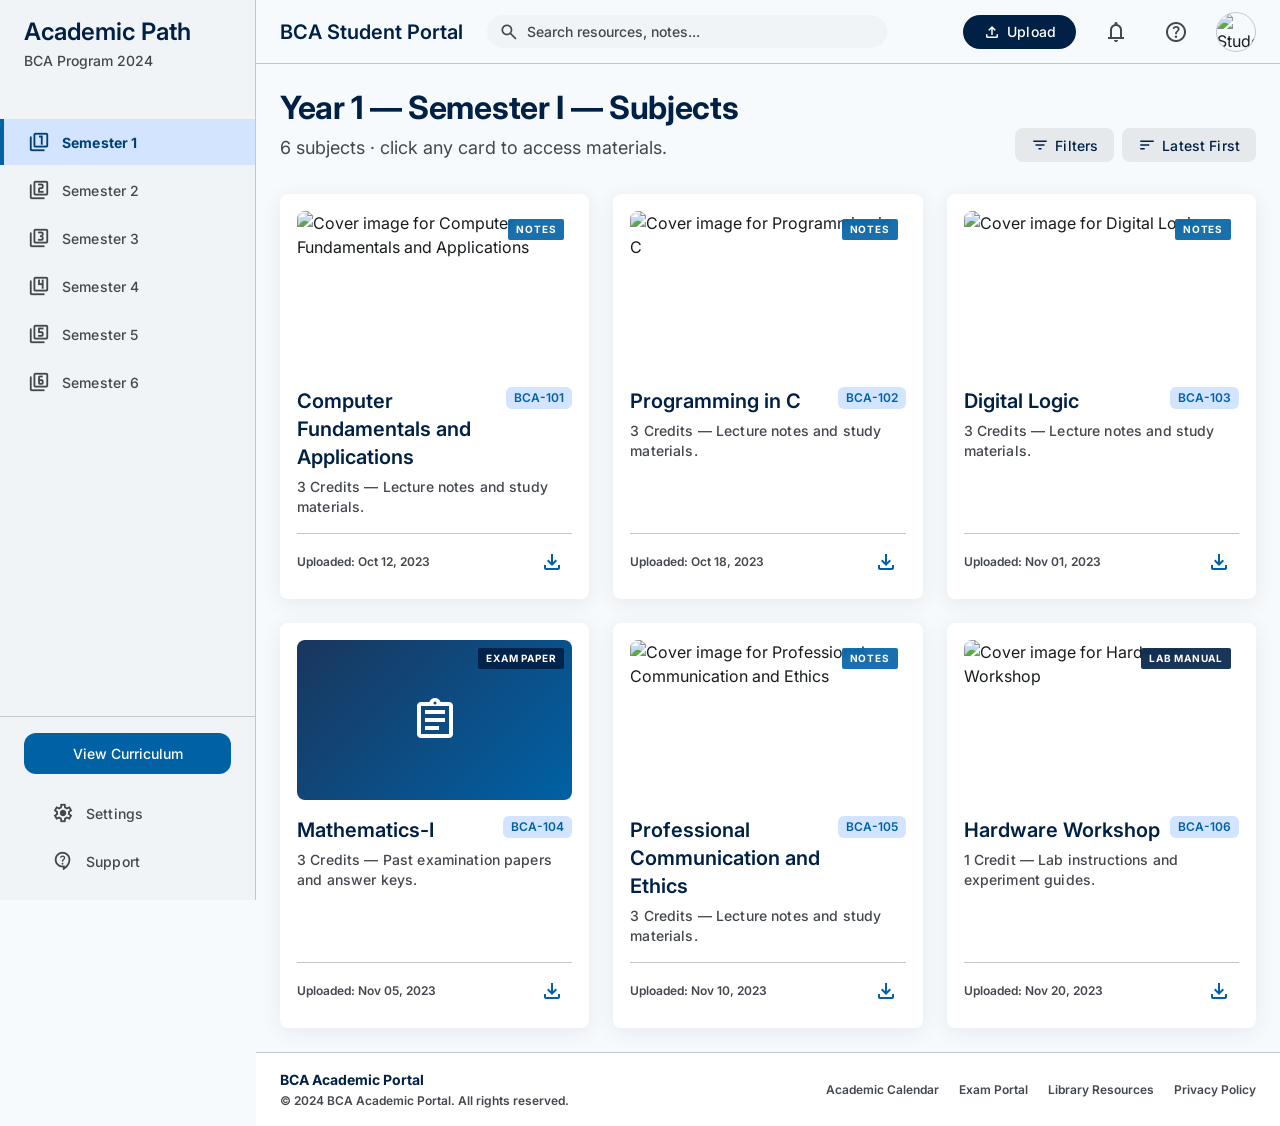
==== commit 57cbd476: "Add files via upload" ====
--- a/index.html
+++ b/index.html
@@ -44,42 +44,41 @@
     <p>BCA Program 2024</p>
   </div>
 
-  <!-- Semester navigation links -->
+  <!-- Semester navigation links — data-semester tells JS which semester to render -->
   <nav class="sidebar-nav" aria-label="Semesters">
     <ul>
-      <!-- Active semester highlighted with secondary blue bar -->
-      <li>
-        <a href="#" class="nav-link active" aria-current="page">
+      <li>
+        <a href="#" class="nav-link active" data-semester="1" aria-current="page">
           <span class="material-symbols-outlined" aria-hidden="true">filter_1</span>
           <span>Semester 1</span>
         </a>
       </li>
       <li>
-        <a href="#" class="nav-link">
+        <a href="#" class="nav-link" data-semester="2">
           <span class="material-symbols-outlined" aria-hidden="true">filter_2</span>
           <span>Semester 2</span>
         </a>
       </li>
       <li>
-        <a href="#" class="nav-link">
+        <a href="#" class="nav-link" data-semester="3">
           <span class="material-symbols-outlined" aria-hidden="true">filter_3</span>
           <span>Semester 3</span>
         </a>
       </li>
       <li>
-        <a href="#" class="nav-link">
+        <a href="#" class="nav-link" data-semester="4">
           <span class="material-symbols-outlined" aria-hidden="true">filter_4</span>
           <span>Semester 4</span>
         </a>
       </li>
       <li>
-        <a href="#" class="nav-link">
+        <a href="#" class="nav-link" data-semester="5">
           <span class="material-symbols-outlined" aria-hidden="true">filter_5</span>
           <span>Semester 5</span>
         </a>
       </li>
       <li>
-        <a href="#" class="nav-link">
+        <a href="#" class="nav-link" data-semester="6">
           <span class="material-symbols-outlined" aria-hidden="true">filter_6</span>
           <span>Semester 6</span>
         </a>
@@ -165,18 +164,19 @@
     <!-- Page header: title + filter controls -->
     <div class="content-header">
       <div>
-        <h2 class="text-headline-lg" style="color: var(--primary);">Notes &amp; Question Papers</h2>
-        <p class="text-body-lg" style="color: var(--on-surface-variant); margin-top: 6px;">
-          Access your semester materials and preparation guides.
+        <!-- id="page-heading" and id="page-subheading" are updated by JS on semester switch -->
+        <h2 id="page-heading" class="text-headline-lg" style="color: var(--primary);">Year 1 — Semester I — Subjects</h2>
+        <p id="page-subheading" class="text-body-lg" style="color: var(--on-surface-variant); margin-top: 6px;">
+          6 subjects · click any card to access materials.
         </p>
       </div>
       <div class="content-header-actions">
-        <!-- Filter and sort buttons (surface tint style per DESIGN.md) -->
         <button class="btn-filter" aria-label="Filter resources">
           <span class="material-symbols-outlined" aria-hidden="true">filter_list</span>
           Filters
         </button>
-        <button class="btn-filter" aria-label="Sort resources">
+        <!-- id="sort-btn" is wired in JS to toggle sort order -->
+        <button class="btn-filter" id="sort-btn" aria-label="Sort resources">
           <span class="material-symbols-outlined" aria-hidden="true">sort</span>
           Latest First
         </button>
@@ -184,201 +184,11 @@
     </div>
 
     <!-- ── RESOURCE CARDS GRID ──────────────────────────────
-         3-column on desktop, 2 on tablet, 1 on mobile.
-         Each card: white bg, 8px radius, ambient shadow.
-         Hover: secondary blue border + increased shadow.
-         See CSS Section 9.
+         Cards are injected here by renderSemester() in main.js.
+         The grid ID must match what JS targets: "cards-grid".
     ─────────────────────────────────────────────────────── -->
-    <div class="cards-grid" aria-label="Study resource cards">
-
-      <!-- ── Card 1: C++ Programming Notes ─────────────────── -->
-      <article class="resource-card" aria-label="C++ Programming Notes">
-        <div class="card-thumb">
-          <!--
-            Card thumbnail image.
-            object-fit:cover ensures consistent 160px height.
-            Zoom transition on hover applied via CSS group selector.
-          -->
-          <img
-            src="https://lh3.googleusercontent.com/aida-public/[base64]"
-            alt="Laptop screen showing C++ source code with syntax highlighting"
-            loading="lazy"
-          />
-          <!-- Resource type badge: top-right of image -->
-          <span class="card-type-badge badge-notes" aria-label="Resource type: Notes">Notes</span>
-        </div>
-
-        <div class="card-title-row">
-          <h3 class="card-title">C++ Programming Notes</h3>
-          <!-- Subject code chip — secondary blue tint -->
-          <span class="subject-chip" aria-label="Subject code BCA-101">BCA-101</span>
-        </div>
-
-        <p class="card-description">
-          Comprehensive guide covering OOPS, Templates, and STL with examples.
-        </p>
-
-        <div class="card-footer">
-          <span class="card-date text-label-sm">Uploaded: Oct 12, 2023</span>
-          <!-- Download button — round, secondary blue on hover -->
-          <button class="btn-icon-round" aria-label="Download C++ Programming Notes">
-            <span class="material-symbols-outlined" aria-hidden="true">download</span>
-          </button>
-        </div>
-      </article>
-
-      <!-- ── Card 2: Discrete Mathematics 2023 Paper ──────── -->
-      <article class="resource-card" aria-label="Discrete Mathematics 2023 Paper">
-        <div class="card-thumb">
-          <img
-            src="https://lh3.googleusercontent.com/aida-public/[base64]"
-            alt="Handwritten discrete mathematics equations on paper with a pencil"
-            loading="lazy"
-          />
-          <span class="card-type-badge badge-exam" aria-label="Resource type: Exam Paper">Exam Paper</span>
-        </div>
-
-        <div class="card-title-row">
-          <h3 class="card-title">Discrete Mathematics 2023 Paper</h3>
-          <span class="subject-chip" aria-label="Subject code BCA-102">BCA-102</span>
-        </div>
-
-        <p class="card-description">
-          End-term examination paper with complete solution key for reference.
-        </p>
-
-        <div class="card-footer">
-          <span class="card-date text-label-sm">Uploaded: Nov 05, 2023</span>
-          <button class="btn-icon-round" aria-label="Download Discrete Mathematics 2023 Paper">
-            <span class="material-symbols-outlined" aria-hidden="true">download</span>
-          </button>
-        </div>
-      </article>
-
-      <!-- ── Card 3: Data Structures Handouts ─────────────── -->
-      <article class="resource-card" aria-label="Data Structures Handouts">
-        <div class="card-thumb">
-          <img
-            src="https://lh3.googleusercontent.com/aida-public/[base64]"
-            alt="Abstract digital network nodes representing data structures"
-            loading="lazy"
-          />
-          <span class="card-type-badge badge-notes" aria-label="Resource type: Notes">Notes</span>
-        </div>
-
-        <div class="card-title-row">
-          <h3 class="card-title">Data Structures Handouts</h3>
-          <span class="subject-chip" aria-label="Subject code BCA-103">BCA-103</span>
-        </div>
-
-        <p class="card-description">
-          Visual diagrams and implementations for Linked Lists, Trees, and Graphs.
-        </p>
-
-        <div class="card-footer">
-          <span class="card-date text-label-sm">Uploaded: Dec 20, 2023</span>
-          <button class="btn-icon-round" aria-label="Download Data Structures Handouts">
-            <span class="material-symbols-outlined" aria-hidden="true">download</span>
-          </button>
-        </div>
-      </article>
-
-      <!-- ── Card 4: Computer Architecture Lab ─────────────── -->
-      <article class="resource-card" aria-label="Computer Architecture Lab Manual">
-        <div class="card-thumb">
-          <img
-            src="https://lh3.googleusercontent.com/aida-public/[base64]"
-            alt="Close-up of computer motherboard gold circuits"
-            loading="lazy"
-          />
-          <span class="card-type-badge badge-lab" aria-label="Resource type: Lab Manual">Lab Manual</span>
-        </div>
-
-        <div class="card-title-row">
-          <h3 class="card-title">Computer Architecture Lab</h3>
-          <span class="subject-chip" aria-label="Subject code BCA-104">BCA-104</span>
-        </div>
-
-        <p class="card-description">
-          Step-by-step instructions for 8085 assembly language programming experiments.
-        </p>
-
-        <div class="card-footer">
-          <span class="card-date text-label-sm">Uploaded: Jan 15, 2024</span>
-          <button class="btn-icon-round" aria-label="Download Computer Architecture Lab Manual">
-            <span class="material-symbols-outlined" aria-hidden="true">download</span>
-          </button>
-        </div>
-      </article>
-
-      <!-- ── Card 5: Business Communication ───────────────── -->
-      <article class="resource-card" aria-label="Business Communication Notes">
-        <div class="card-thumb">
-          <img
-            src="https://lh3.googleusercontent.com/aida-public/[base64]"
-            alt="Students collaborating in a modern library setting"
-            loading="lazy"
-          />
-          <span class="card-type-badge badge-notes" aria-label="Resource type: Notes">Notes</span>
-        </div>
-
-        <div class="card-title-row">
-          <h3 class="card-title">Business Communication</h3>
-          <span class="subject-chip" aria-label="Subject code BCA-105">BCA-105</span>
-        </div>
-
-        <p class="card-description">
-          Key concepts of professional writing, presentation skills and corporate ethics.
-        </p>
-
-        <div class="card-footer">
-          <span class="card-date text-label-sm">Uploaded: Feb 02, 2024</span>
-          <button class="btn-icon-round" aria-label="Download Business Communication Notes">
-            <span class="material-symbols-outlined" aria-hidden="true">download</span>
-          </button>
-        </div>
-      </article>
-
-      <!-- ── Card 6: Unix Fundamentals Quiz (no image — gradient placeholder) -->
-      <article class="resource-card" aria-label="Unix Fundamentals Quiz">
-        <div class="card-thumb">
-          <!--
-            Placeholder gradient when no image is available.
-            Uses primary → secondary gradient with centered icon.
-          -->
-          <div class="thumb-placeholder">
-            <span class="material-symbols-outlined" aria-hidden="true">terminal</span>
-          </div>
-          <span class="card-type-badge badge-quiz" aria-label="Resource type: Quiz">Quiz</span>
-        </div>
-
-        <div class="card-title-row">
-          <h3 class="card-title">Unix Fundamentals Quiz</h3>
-          <span class="subject-chip" aria-label="Subject code BCA-106">BCA-106</span>
-        </div>
-
-        <p class="card-description">
-          Multiple-choice questions covering shell scripting and command line utilities.
-        </p>
-
-        <div class="card-footer">
-          <span class="card-date text-label-sm">Uploaded: Feb 18, 2024</span>
-          <button class="btn-icon-round" aria-label="Download Unix Fundamentals Quiz">
-            <span class="material-symbols-outlined" aria-hidden="true">download</span>
-          </button>
-        </div>
-      </article>
-
-    </div><!-- /.cards-grid -->
-
-    <!-- ── EMPTY STATE ──────────────────────────────────────
-         Shown below existing cards as a "more coming soon" notice.
-         See CSS Section 13.
-    ─────────────────────────────────────────────────────── -->
-    <div class="empty-state" role="status" aria-live="polite">
-      <span class="material-symbols-outlined" aria-hidden="true">library_books</span>
-      <h3>More materials coming soon</h3>
-      <p>Our educators are currently uploading Semester 1 resources.</p>
+    <div class="cards-grid" id="cards-grid" aria-label="Study resource cards">
+      <!-- Cards rendered dynamically by main.js based on selected semester -->
     </div>
 
   </main><!-- /#main-content -->
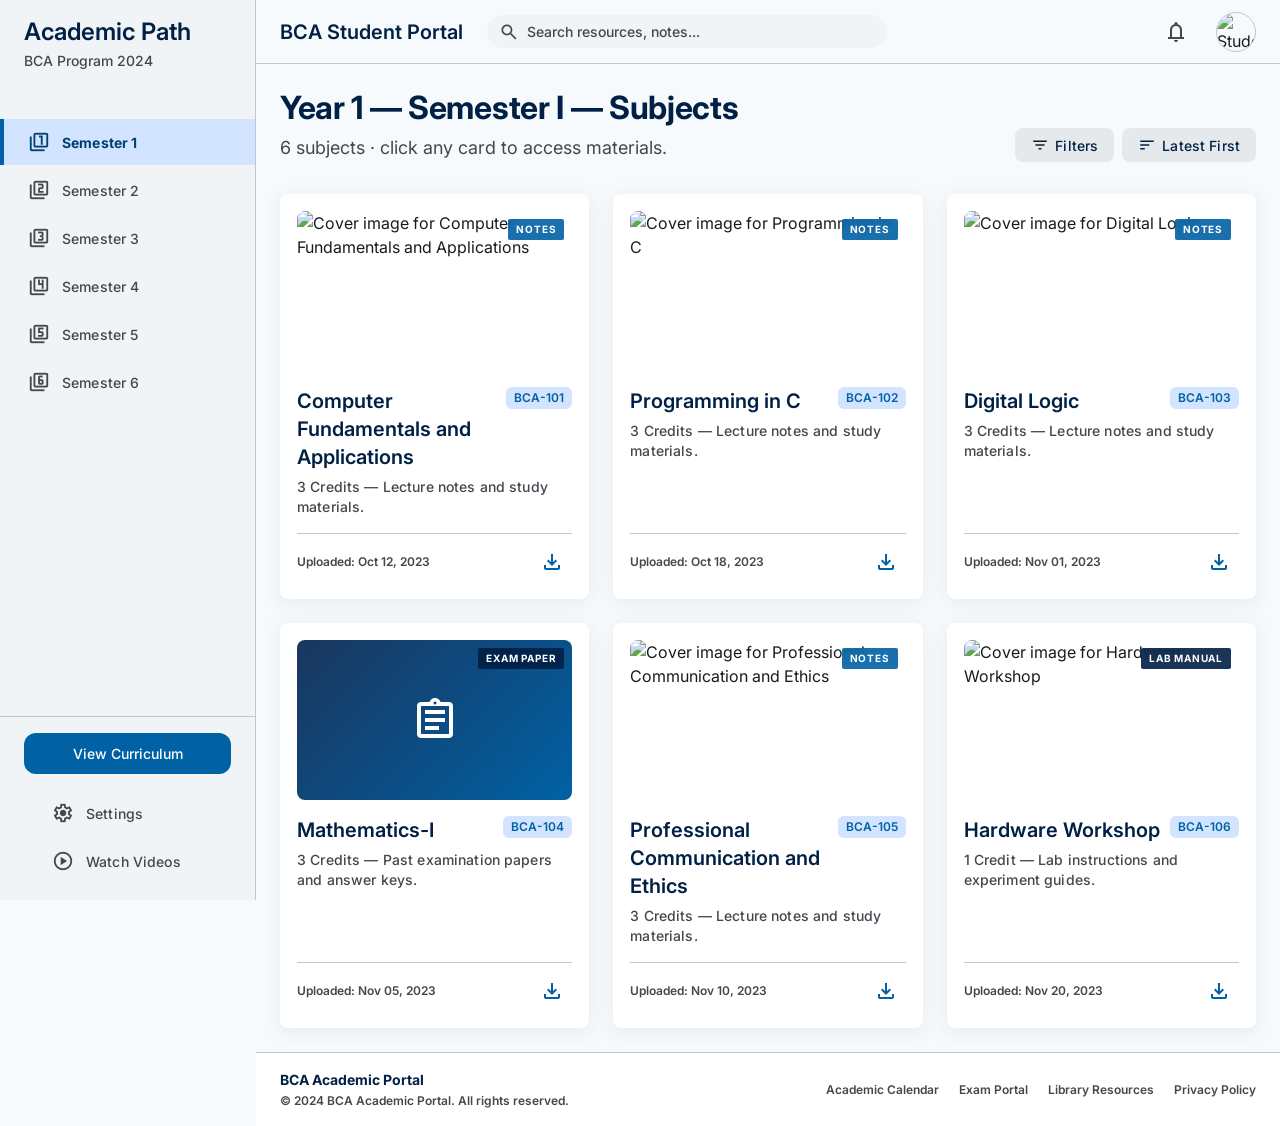
==== commit 2261db8a: "Add files via upload" ====
--- a/index.html
+++ b/index.html
@@ -86,17 +86,16 @@
     </ul>
   </nav>
 
-  <!-- Sidebar footer: curriculum button + utility links -->
   <div class="sidebar-footer">
-    <a href="#" class="btn-curriculum">View Curriculum</a>
+    <a href="curriculum.html" class="btn-curriculum">View Curriculum</a>
     <div class="sidebar-util-links">
       <a href="#" class="nav-link">
         <span class="material-symbols-outlined" aria-hidden="true">settings</span>
         <span>Settings</span>
       </a>
-      <a href="#" class="nav-link">
-        <span class="material-symbols-outlined" aria-hidden="true">contact_support</span>
-        <span>Support</span>
+      <a href="videos.html" class="nav-link">
+        <span class="material-symbols-outlined" aria-hidden="true">play_circle</span>
+        <span>Watch Videos</span>
       </a>
     </div>
   </div>
@@ -134,21 +133,9 @@
     </div>
 
     <div class="topbar-right">
-      <!-- Upload button — opens the upload modal -->
-      <button class="btn-upload-topbar" data-open-modal aria-haspopup="dialog" aria-controls="upload-modal">
-        <span class="material-symbols-outlined" aria-hidden="true">upload</span>
-        Upload
-      </button>
-
-      <!-- Icon buttons -->
       <button class="icon-btn" aria-label="Notifications">
         <span class="material-symbols-outlined" aria-hidden="true">notifications</span>
       </button>
-      <button class="icon-btn" aria-label="Help and support">
-        <span class="material-symbols-outlined" aria-hidden="true">help</span>
-      </button>
-
-      <!-- User avatar -->
       <img
         class="topbar-avatar"
         src="https://lh3.googleusercontent.com/aida-public/[base64]"
@@ -215,121 +202,6 @@
      Shown only on mobile (CSS display:none on desktop).
      Opens the upload modal.
 ─────────────────────────────────────────────────────────── -->
-<button class="fab" data-open-modal aria-label="Upload study resource" aria-haspopup="dialog">
-  <span class="material-symbols-outlined" aria-hidden="true">add</span>
-</button>
-
-
-<!-- ============================================================
-     UPLOAD MODAL
-     Centered dialog with blurred overlay.
-     Hidden by default — toggled via data-open-modal buttons.
-     See CSS Section 10.
-     ============================================================ -->
-<div class="modal-overlay" id="upload-modal" role="dialog" aria-modal="true" aria-labelledby="modal-title">
-  <div class="modal-card">
-
-    <!-- Modal header -->
-    <div class="modal-header">
-      <h2 id="modal-title" class="text-headline-md">Upload Study Resource</h2>
-      <button class="modal-close" id="modal-close" aria-label="Close upload dialog">
-        <span class="material-symbols-outlined" aria-hidden="true">close</span>
-      </button>
-    </div>
-
-    <!-- Modal body — scrollable -->
-    <div class="modal-body">
-
-      <!-- Drag-and-drop zone -->
-      <div class="drop-zone" id="drop-zone" role="button" tabindex="0" aria-label="Drag and drop files, or click to browse">
-        <div class="drop-zone-icon">
-          <span class="material-symbols-outlined" aria-hidden="true">cloud_upload</span>
-        </div>
-        <h3>Drag and drop files here</h3>
-        <p>PDF, DOCX, or ZIP. Max file size: 50MB.</p>
-        <button class="btn-browse" id="browse-btn" type="button">Browse Files</button>
-        <!-- Hidden real file input, triggered by Browse button -->
-        <input type="file" id="file-input" accept=".pdf,.docx,.zip" style="display:none;" aria-hidden="true" />
-      </div>
-
-      <!-- Form fields: title, subject code, semester -->
-      <div style="margin-bottom: var(--space-4);">
-        <!-- Title — full width (colspan 2) -->
-        <div class="form-group" style="margin-bottom: var(--space-2);">
-          <label class="form-label" for="resource-title">Title</label>
-          <input
-            class="form-input"
-            type="text"
-            id="resource-title"
-            value="Semester 2 - Networking Fundamentals Notes"
-            placeholder="Enter resource title"
-          />
-        </div>
-
-        <!-- Subject Code + Semester — 2-column grid -->
-        <div class="form-grid">
-          <div class="form-group">
-            <label class="form-label" for="subject-code">Subject Code</label>
-            <input
-              class="form-input"
-              type="text"
-              id="subject-code"
-              placeholder="e.g. BCA201"
-            />
-          </div>
-          <div class="form-group">
-            <label class="form-label" for="semester-select">Semester</label>
-            <div class="form-select-wrap">
-              <select class="form-select" id="semester-select">
-                <option value="1">Semester 1</option>
-                <option value="2" selected>Semester 2</option>
-                <option value="3">Semester 3</option>
-                <option value="4">Semester 4</option>
-                <option value="5">Semester 5</option>
-                <option value="6">Semester 6</option>
-              </select>
-            </div>
-          </div>
-        </div>
-      </div>
-
-      <!-- Upload progress card -->
-      <div class="upload-file-card">
-        <div class="upload-file-info">
-          <div class="upload-file-meta">
-            <span class="material-symbols-outlined" aria-hidden="true">description</span>
-            <div>
-              <p class="upload-file-name text-label-md" id="upload-file-name">Networking_Ch2_Summary.pdf</p>
-              <p class="upload-file-size text-label-sm" id="upload-file-size">12.4 MB • 65% completed</p>
-            </div>
-          </div>
-          <button class="btn-cancel-upload" aria-label="Cancel this upload">
-            <span class="material-symbols-outlined" aria-hidden="true">cancel</span>
-          </button>
-        </div>
-        <!-- Progress bar: track + fill -->
-        <div class="progress-track" role="progressbar" aria-valuemin="0" aria-valuemax="100" aria-valuenow="65" aria-label="Upload progress">
-          <div class="progress-fill" id="progress-bar" style="width: 65%;"></div>
-        </div>
-      </div>
-
-    </div><!-- /.modal-body -->
-
-    <!-- Modal footer: cancel + finish actions -->
-    <div class="modal-footer">
-      <button class="btn-secondary" id="modal-cancel" type="button">Cancel</button>
-      <button class="btn-primary" id="finish-upload" type="button">
-        Finish Upload
-        <span class="material-symbols-outlined" aria-hidden="true" style="font-size:18px;">check_circle</span>
-      </button>
-    </div>
-
-  </div><!-- /.modal-card -->
-</div><!-- /#upload-modal -->
-
-
-<!-- Main JavaScript — interactions, sidebar, modal, progress -->
 <script src="js/main.js"></script>
-
 </body>
 </html>
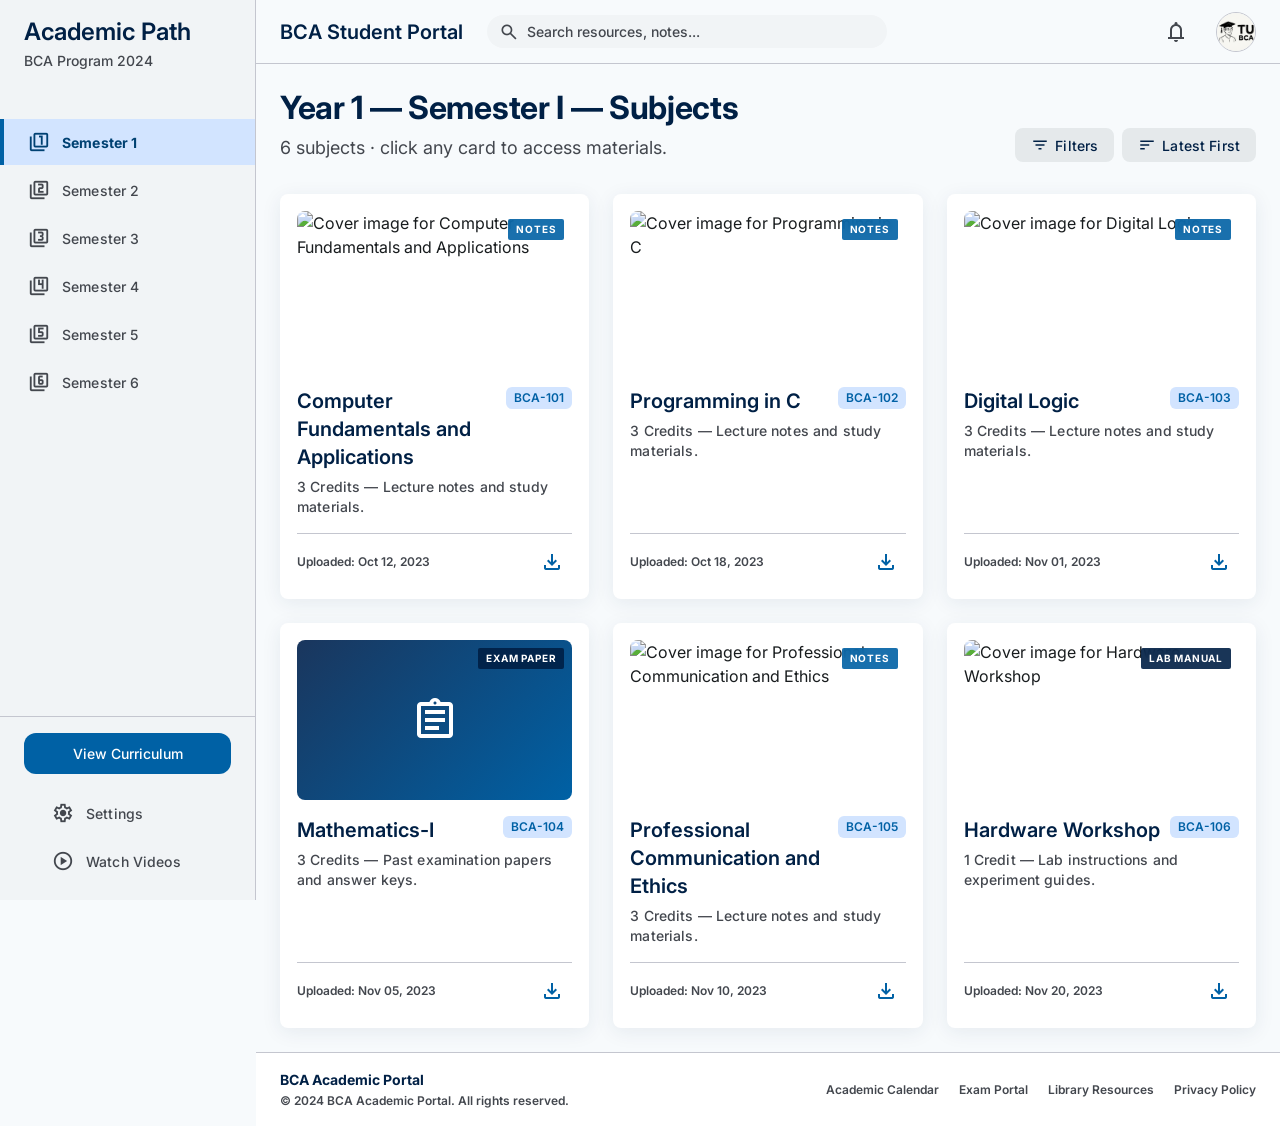
==== commit 29c6f641: "Add files via upload" ====
--- a/index.html
+++ b/index.html
@@ -138,7 +138,7 @@
       </button>
       <img
         class="topbar-avatar"
-        src="https://lh3.googleusercontent.com/aida-public/[base64]"
+        src="images\Logo.png"
         alt="Student profile picture"
       />
     </div>
--- a/css/style.css
+++ b/css/style.css
@@ -1200,82 +1200,218 @@
 
 /* ============================================================
    16. RESPONSIVE BREAKPOINTS
-   Desktop-first → adapts down to mobile.
-   ============================================================ */
-
-/* — Tablet: 2-column card grid — */
+   Desktop → Tablet → Mobile → Small mobile
+   ============================================================ */
+
+/* ── Tablet landscape: 2-col card grid ── */
 @media (max-width: 1024px) {
   .cards-grid {
     grid-template-columns: repeat(2, 1fr);
   }
-}
-
-/* — Tablet portrait / large mobile — */
+
+  /* Topbar search shrinks slightly */
+  .search-wrap { max-width: 260px; }
+}
+
+/* ── Tablet portrait / large mobile (≤768px) ── */
 @media (max-width: 768px) {
-  /* Sidebar becomes a drawer (slides in from left) */
+
+  /* Sidebar becomes a slide-in drawer */
   .sidebar {
     transform: translateX(-100%);
     transition: transform var(--transition-slow);
+    z-index: 200;
   }
   .sidebar.is-open {
     transform: translateX(0);
     box-shadow: var(--shadow-modal);
   }
-  .sidebar-overlay.is-open {
-    display: block;
-  }
-
-  /* Remove sidebar margin — full-width on mobile */
-  .main-wrapper {
-    margin-left: 0;
-  }
-
-  /* Show hamburger toggle */
+  .sidebar-overlay.is-open { display: block; }
+
+  /* Full-width content — no sidebar margin */
+  .main-wrapper { margin-left: 0; }
+
+  /* Show hamburger */
   .sidebar-toggle { display: flex; }
 
-  /* Show FAB */
-  .fab { display: flex; }
-
-  /* Hide upload button from topbar on very small screens */
-  .btn-upload-topbar span:first-child { display: none; } /* hide icon */
-
-  /* Footer stacks vertically */
-  .site-footer {
-    flex-direction: column;
-    text-align: center;
-  }
-  .footer-links {
-    justify-content: center;
-  }
-}
-
-/* — Mobile: 1-column card grid — */
-@media (max-width: 640px) {
-  .cards-grid {
-    grid-template-columns: 1fr;
-  }
-
+  /* Hide search bar on tablet — too cramped */
+  .search-wrap { display: none; }
+
+  /* Footer stacks */
+  .site-footer { flex-direction: column; text-align: center; }
+  .footer-links { justify-content: center; }
+
+  /* Page content padding reduced */
+  .page-content { padding: var(--space-2); }
+
+  /* Content header stacks */
   .content-header {
     flex-direction: column;
     align-items: flex-start;
+    gap: var(--space-1);
+    margin-bottom: var(--space-2);
   }
 
-  .topbar-brand { font-size: 16px; }
-
-  /* Headline scale down for mobile */
-  .text-headline-lg {
-    font-size: 24px;
-    line-height: 32px;
+  /* ── Subject page tabs: scrollable row on mobile ── */
+  .tabs-wrap {
+    overflow-x: auto;
+    -webkit-overflow-scrolling: touch;
+    scrollbar-width: none;
+    flex-wrap: nowrap;
+    gap: 2px;
+    padding-bottom: 2px;
   }
-}
-
-/* — Small mobile — */
+  .tabs-wrap::-webkit-scrollbar { display: none; }
+  .tab-btn {
+    flex-shrink: 0;
+    padding: 9px 14px;
+    font-size: 13px;
+    white-space: nowrap;
+  }
+
+  /* ── PDF viewer toolbar: wrap on small screens ── */
+  .viewer-toolbar {
+    flex-wrap: wrap;
+    gap: 8px;
+    padding: 8px 12px;
+  }
+  .viewer-toolbar-left {
+    flex-wrap: wrap;
+    gap: 4px;
+  }
+
+  /* ── PDF canvas: scroll horizontally instead of overflow ── */
+  .viewer-canvas-wrap {
+    overflow-x: auto;
+    -webkit-overflow-scrolling: touch;
+    justify-content: flex-start;
+    padding: var(--space-2) var(--space-1);
+    min-height: 50vh;
+  }
+  #pdf-canvas {
+    max-width: none;
+    height: auto;
+  }
+
+  /* ── Videos page: single column ── */
+  .videos-body {
+    grid-template-columns: 1fr;
+    padding: var(--space-2) var(--space-2) var(--space-4);
+  }
+  .video-list-panel { position: static; }
+
+  /* ── Curriculum PDF picker: 2 cols on tablet ── */
+  .pdf-picker {
+    grid-template-columns: repeat(2, 1fr);
+  }
+}
+
+/* ── Mobile (≤640px) ── */
+@media (max-width: 640px) {
+
+  /* 1-col card grid */
+  .cards-grid { grid-template-columns: 1fr; }
+
+  /* Topbar compact */
+  .topbar { padding: 0 12px; gap: 8px; }
+  .topbar-brand { font-size: 15px; }
+  .topbar-right { gap: 8px; }
+  .icon-btn { width: 34px; height: 34px; }
+  .topbar-avatar { width: 32px; height: 32px; }
+
+  /* Typography scale down */
+  .text-headline-lg { font-size: 22px; line-height: 30px; }
+  .text-headline-md { font-size: 20px; line-height: 28px; }
+
+  /* Page header padding */
+  .subject-header,
+  .page-header {
+    padding: 72px 16px 20px;
+  }
+  .subject-title,
+  .page-title { font-size: clamp(18px, 5vw, 28px); }
+
+  /* Subject body padding */
+  .subject-body,
+  .curriculum-body,
+  .viewer-wrap { padding-left: 12px; padding-right: 12px; }
+
+  /* Tabs font smaller */
+  .tab-btn { font-size: 12px; padding: 8px 12px; gap: 4px; }
+  .tab-btn .material-symbols-outlined { font-size: 16px; }
+
+  /* File list items compact */
+  .file-item { padding: 10px 12px; gap: 10px; }
+  .file-icon { width: 36px; height: 36px; }
+  .file-title { font-size: 13px; }
+  .file-date  { font-size: 11px; }
+
+  /* Viewer toolbar: smaller buttons */
+  .toolbar-btn { width: 30px; height: 30px; }
+  .toolbar-btn .material-symbols-outlined { font-size: 16px; }
+  .viewer-page-info { font-size: 12px; }
+
+  /* Page jump input shrinks */
+  #page-jump-input { width: 64px; font-size: 12px; padding: 4px 6px; }
+
+  /* Cards compact */
+  .card-thumb { height: 130px; }
+  .card-title { font-size: 16px; line-height: 22px; }
+
+  /* Resource card padding */
+  .resource-card { padding: 12px; }
+
+  /* Curriculum PDF picker: 1 col on mobile */
+  .pdf-picker { grid-template-columns: 1fr; }
+
+  /* Video list item thumbnails smaller */
+  .vli-thumb { width: 64px; height: 44px; }
+  .vli-title { font-size: 12px; }
+  .vli-subject { font-size: 10px; }
+
+  /* Filter tabs smaller */
+  .filter-tabs { gap: 4px; }
+  .filter-tab  { padding: 4px 10px; font-size: 11px; }
+
+  /* Footer */
+  .site-footer { padding: var(--space-2) 12px; }
+  .footer-links { gap: 12px; }
+  .footer-links a { font-size: 11px; }
+}
+
+/* ── Small mobile (≤420px) ── */
 @media (max-width: 420px) {
-  :root { --space-3: 16px; }
-
-  .topbar { padding: 0 var(--space-2); }
-  .btn-upload-topbar { padding: 8px 12px; }
-
-  /* Hide icon text in filter buttons */
-  .btn-filter span { display: none; }
-}
+
+  /* Reduce global spacing unit */
+  :root { --space-3: 12px; }
+
+  .topbar { padding: 0 10px; }
+  .topbar-brand { font-size: 14px; }
+
+  /* Hide filter button text — icon only */
+  .btn-filter span:not(.material-symbols-outlined) { display: none; }
+
+  /* Sidebar width fits screen */
+  .sidebar { width: min(var(--sidebar-width), 85vw); }
+
+  /* PDF viewer canvas full width */
+  .viewer-canvas-wrap { padding: 8px 4px; }
+
+  /* Subject header very compact */
+  .subject-header,
+  .page-header { padding: 68px 12px 16px; }
+
+  /* Tabs: icon only on very small screens */
+  .tab-btn span:not(.material-symbols-outlined):not(.tab-count) {
+    display: none;
+  }
+  .tab-btn { padding: 8px 10px; }
+
+  /* Stack viewer toolbar vertically */
+  .viewer-toolbar-left { gap: 3px; }
+  #page-jump-input { width: 56px; }
+
+  /* Video player meta */
+  .player-title { font-size: 15px; }
+  .player-desc  { font-size: 13px; }
+}
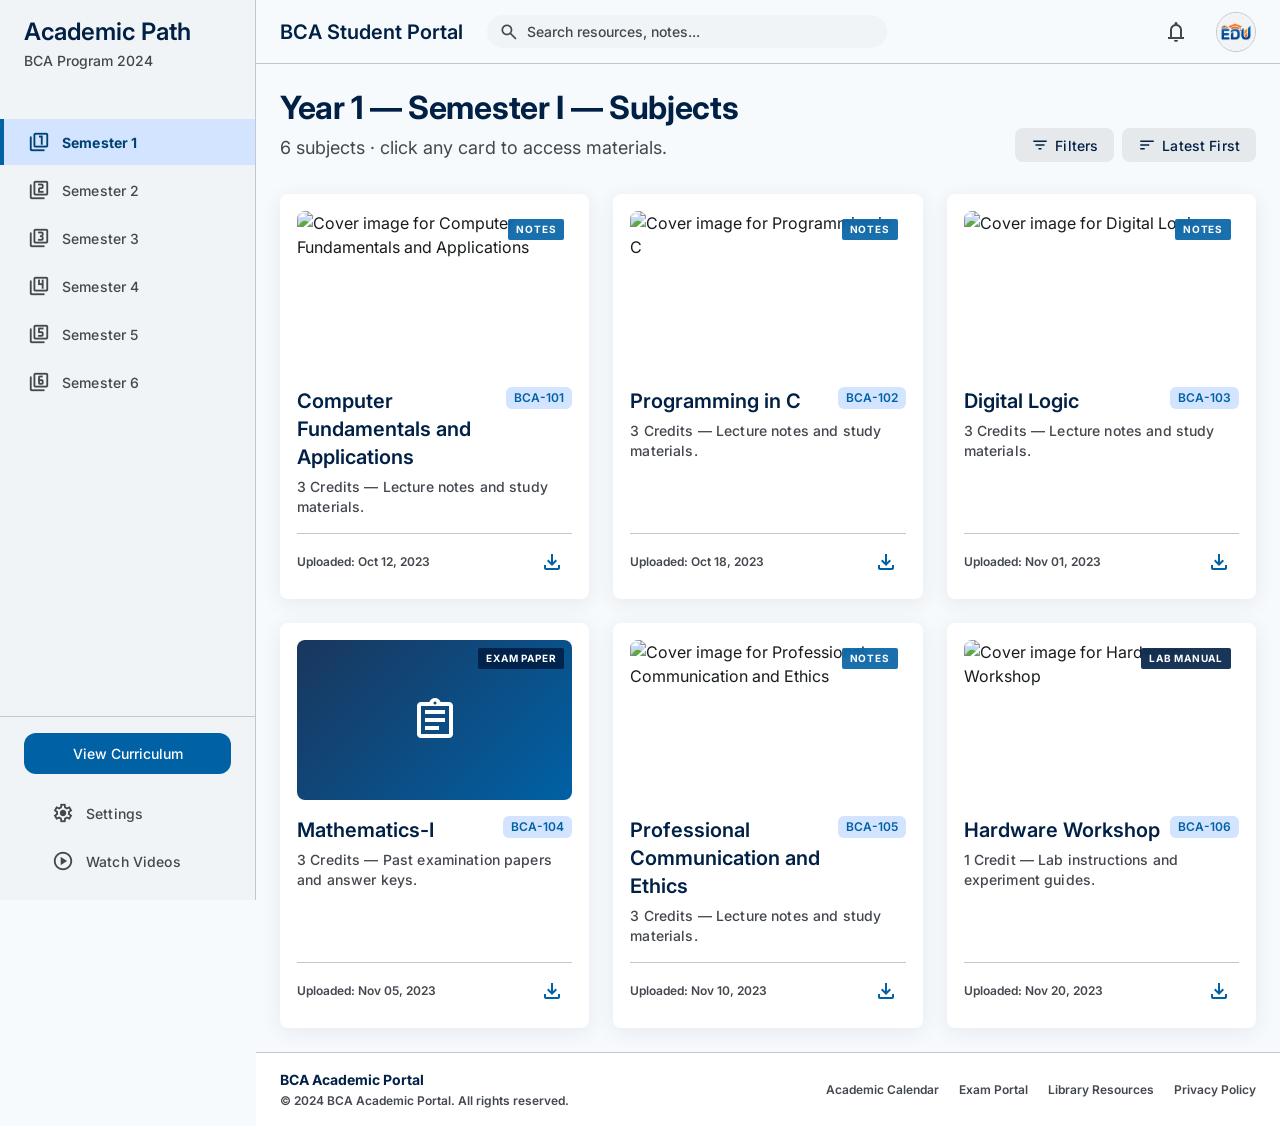
==== commit ea03bc7b: "Add files via upload" ====
--- a/index.html
+++ b/index.html
@@ -138,7 +138,7 @@
       </button>
       <img
         class="topbar-avatar"
-        src="images\Logo.png"
+        src="images/Logo.png"
         alt="Student profile picture"
       />
     </div>
@@ -204,4 +204,4 @@
 ─────────────────────────────────────────────────────────── -->
 <script src="js/main.js"></script>
 </body>
-</html>
+</html>
--- a/css/style.css
+++ b/css/style.css
@@ -1414,4 +1414,4 @@
   /* Video player meta */
   .player-title { font-size: 15px; }
   .player-desc  { font-size: 13px; }
-}
+}
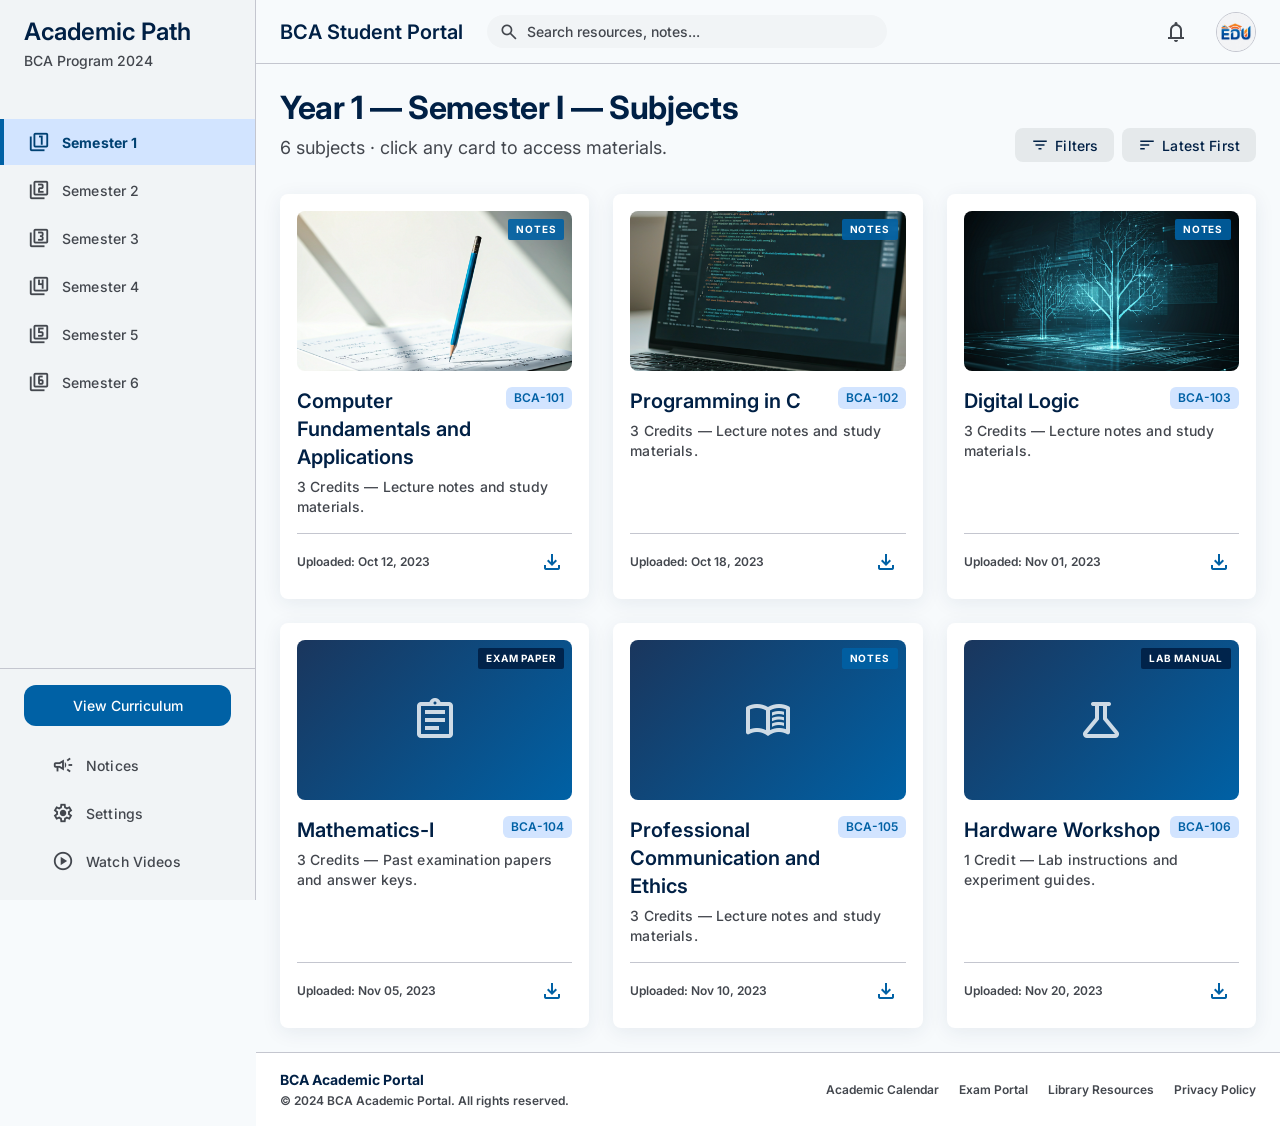
==== commit 54da31a0: "Add files via upload" ====
--- a/index.html
+++ b/index.html
@@ -18,6 +18,188 @@
 
   <!-- Main stylesheet — all design tokens and component styles -->
   <link rel="stylesheet" href="css/style.css" />
+
+  <style>
+    /* Notification Dropdown Styles */
+    .notification-wrapper {
+      position: relative;
+    }
+
+    .notification-badge {
+      position: absolute;
+      top: -2px;
+      right: -2px;
+      background: var(--error);
+      color: white;
+      font-size: 10px;
+      font-weight: 700;
+      min-width: 18px;
+      height: 18px;
+      border-radius: 50%;
+      display: none;
+      align-items: center;
+      justify-content: center;
+      padding: 0 4px;
+      box-shadow: 0 2px 4px rgba(0,0,0,0.2);
+    }
+
+    .notification-badge.visible {
+      display: flex;
+    }
+
+    .notification-dropdown {
+      display: none;
+      position: absolute;
+      top: calc(100% + 8px);
+      right: 0;
+      width: 380px;
+      max-height: 420px;
+      overflow-y: auto;
+      background: var(--surface-container-lowest);
+      border-radius: var(--radius-lg);
+      box-shadow: var(--shadow-modal);
+      padding: 8px 0;
+      z-index: 100;
+      border: 1px solid var(--outline-variant);
+    }
+
+    .notification-dropdown.open {
+      display: block;
+      animation: slideDown 0.2s ease;
+    }
+
+    @keyframes slideDown {
+      from { opacity: 0; transform: translateY(-8px); }
+      to { opacity: 1; transform: translateY(0); }
+    }
+
+    .notification-dropdown-header {
+      padding: 10px 16px 8px;
+      font-weight: 700;
+      font-size: 14px;
+      color: var(--primary);
+      border-bottom: 1px solid var(--outline-variant);
+      display: flex;
+      justify-content: space-between;
+      align-items: center;
+      position: sticky;
+      top: 0;
+      background: var(--surface-container-lowest);
+      z-index: 1;
+      border-radius: var(--radius-lg) var(--radius-lg) 0 0;
+    }
+
+    .notification-dropdown-header .mark-read {
+      font-size: 11px;
+      font-weight: 600;
+      color: var(--secondary);
+      cursor: pointer;
+      background: none;
+      border: none;
+      font-family: inherit;
+    }
+    .notification-dropdown-header .mark-read:hover {
+      text-decoration: underline;
+    }
+
+    .notification-item {
+      padding: 10px 16px;
+      border-bottom: 1px solid var(--outline-variant);
+      cursor: pointer;
+      transition: background 0.15s;
+    }
+    .notification-item:hover {
+      background: var(--secondary-fixed);
+    }
+    .notification-item:last-child {
+      border-bottom: none;
+    }
+    .notification-item.unread {
+      background: rgba(0, 97, 165, 0.04);
+      border-left: 3px solid var(--secondary);
+    }
+    .notification-item.unread:hover {
+      background: var(--secondary-fixed);
+    }
+
+    .notification-item .ntitle {
+      font-size: 13px;
+      font-weight: 600;
+      color: var(--on-surface);
+      display: flex;
+      align-items: center;
+      gap: 6px;
+      flex-wrap: wrap;
+    }
+    .notification-item .ntype {
+      font-size: 9px;
+      font-weight: 700;
+      text-transform: uppercase;
+      letter-spacing: 0.05em;
+      padding: 1px 8px;
+      border-radius: var(--radius-full);
+      flex-shrink: 0;
+    }
+    .notification-item .ntype.important { background: var(--error-container); color: var(--error); }
+    .notification-item .ntype.exam { background: #fff3e0; color: #e65100; }
+    .notification-item .ntype.event { background: #e8f5e9; color: #2e7d32; }
+    .notification-item .ntype.general { background: var(--secondary-fixed); color: var(--secondary); }
+
+    .notification-item .ndate {
+      font-size: 11px;
+      color: var(--on-surface-variant);
+      margin-top: 3px;
+    }
+    .notification-item .ncontent {
+      font-size: 13px;
+      color: var(--on-surface-variant);
+      margin-top: 4px;
+      display: -webkit-box;
+      -webkit-line-clamp: 2;
+      -webkit-box-orient: vertical;
+      overflow: hidden;
+      line-height: 1.4;
+    }
+
+    .notification-empty {
+      padding: 24px 16px;
+      text-align: center;
+      color: var(--on-surface-variant);
+      font-size: 13px;
+    }
+    .notification-empty .material-symbols-outlined {
+      font-size: 36px;
+      color: var(--outline);
+      margin-bottom: 8px;
+    }
+
+    .notification-footer {
+      padding: 8px 16px;
+      border-top: 1px solid var(--outline-variant);
+      text-align: center;
+      position: sticky;
+      bottom: 0;
+      background: var(--surface-container-lowest);
+      border-radius: 0 0 var(--radius-lg) var(--radius-lg);
+    }
+    .notification-footer a {
+      color: var(--secondary);
+      font-size: 13px;
+      font-weight: 600;
+      text-decoration: none;
+    }
+    .notification-footer a:hover {
+      text-decoration: underline;
+    }
+
+    @media (max-width: 480px) {
+      .notification-dropdown {
+        width: calc(100vw - 32px);
+        right: -8px;
+        max-height: 360px;
+      }
+    }
+  </style>
 </head>
 
 <body>
@@ -89,6 +271,10 @@
   <div class="sidebar-footer">
     <a href="curriculum.html" class="btn-curriculum">View Curriculum</a>
     <div class="sidebar-util-links">
+      <a href="notices.html" class="nav-link">
+        <span class="material-symbols-outlined" aria-hidden="true">campaign</span>
+        <span>Notices</span>
+      </a>
       <a href="#" class="nav-link">
         <span class="material-symbols-outlined" aria-hidden="true">settings</span>
         <span>Settings</span>
@@ -133,9 +319,31 @@
     </div>
 
     <div class="topbar-right">
-      <button class="icon-btn" aria-label="Notifications">
-        <span class="material-symbols-outlined" aria-hidden="true">notifications</span>
-      </button>
+      <!-- Notification Bell with Dropdown -->
+      <div class="notification-wrapper">
+        <button class="icon-btn" id="notification-btn" aria-label="Notifications" style="position:relative;">
+          <span class="material-symbols-outlined" aria-hidden="true">notifications</span>
+          <span class="notification-badge" id="notification-badge">0</span>
+        </button>
+
+        <!-- Dropdown -->
+        <div class="notification-dropdown" id="notification-dropdown">
+          <div class="notification-dropdown-header">
+            <span>📢 Latest Notices</span>
+            <button class="mark-read" id="mark-read-btn">Mark all as read</button>
+          </div>
+          <div id="notification-list">
+            <div class="notification-empty">
+              <span class="material-symbols-outlined">notifications_off</span>
+              <div>Loading notices...</div>
+            </div>
+          </div>
+          <div class="notification-footer">
+            <a href="notices.html">View All Notices →</a>
+          </div>
+        </div>
+      </div>
+
       <img
         class="topbar-avatar"
         src="images/Logo.png"
@@ -197,11 +405,6 @@
 
 </div><!-- /.main-wrapper -->
 
-
-<!-- ── FLOATING ACTION BUTTON (mobile only) ─────────────────
-     Shown only on mobile (CSS display:none on desktop).
-     Opens the upload modal.
-─────────────────────────────────────────────────────────── -->
 <script src="js/main.js"></script>
 </body>
 </html>
--- a/css/style.css
+++ b/css/style.css
@@ -1414,4 +1414,36 @@
   /* Video player meta */
   .player-title { font-size: 15px; }
   .player-desc  { font-size: 13px; }
+}
+/* ── Subject Images ── */
+.card-thumb img {
+  width: 100%;
+  height: 100%;
+  object-fit: cover;
+  transition: transform 500ms ease;
+  background-color: var(--surface-container);
+}
+
+/* Placeholder fallback styles */
+.thumb-placeholder {
+  width: 100%;
+  height: 100%;
+  display: flex;
+  align-items: center;
+  justify-content: center;
+  background: linear-gradient(135deg, var(--primary-container), var(--secondary));
+  color: var(--on-primary);
+  font-size: 48px;
+  transition: transform 500ms ease;
+}
+
+.thumb-placeholder .material-symbols-outlined {
+  font-size: 48px;
+  color: var(--on-primary);
+  opacity: 0.8;
+}
+
+/* When image fails to load, show placeholder */
+.card-thumb img[style*="display:none"] + .thumb-placeholder {
+  display: flex !important;
 }
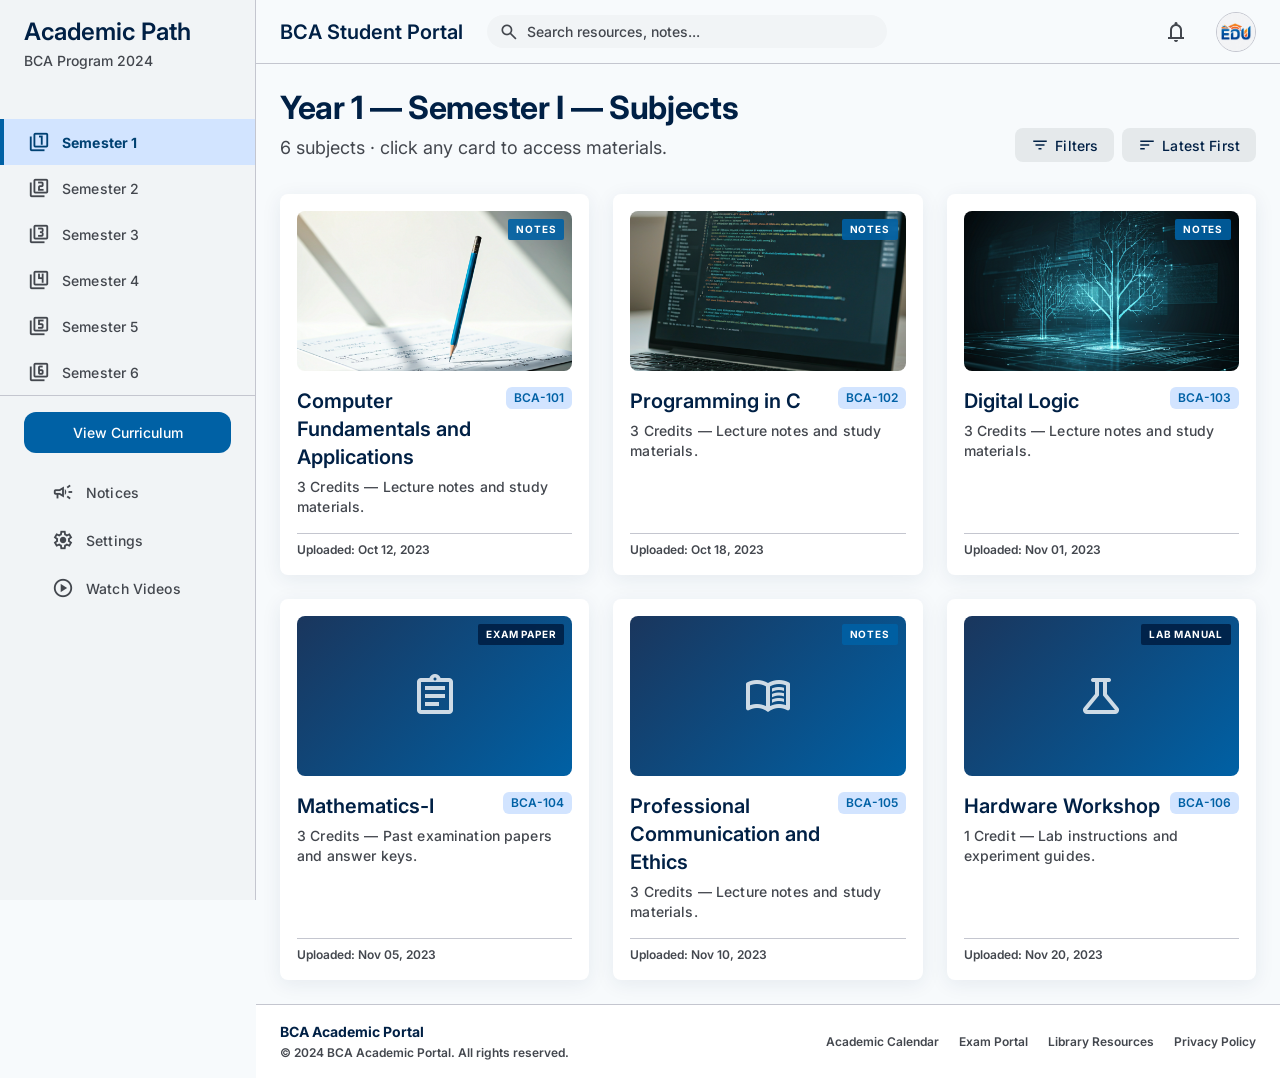
==== commit a44bbaec: "Refactor index.html for improved accessibility Updated HTML structure and accessibility attributes f" ====
--- a/index.html
+++ b/index.html
@@ -98,6 +98,7 @@
       border: none;
       font-family: inherit;
     }
+
     .notification-dropdown-header .mark-read:hover {
       text-decoration: underline;
     }
@@ -108,16 +109,20 @@
       cursor: pointer;
       transition: background 0.15s;
     }
+
     .notification-item:hover {
       background: var(--secondary-fixed);
     }
+
     .notification-item:last-child {
       border-bottom: none;
     }
+
     .notification-item.unread {
       background: rgba(0, 97, 165, 0.04);
       border-left: 3px solid var(--secondary);
     }
+
     .notification-item.unread:hover {
       background: var(--secondary-fixed);
     }
@@ -131,6 +136,7 @@
       gap: 6px;
       flex-wrap: wrap;
     }
+
     .notification-item .ntype {
       font-size: 9px;
       font-weight: 700;
@@ -140,6 +146,7 @@
       border-radius: var(--radius-full);
       flex-shrink: 0;
     }
+
     .notification-item .ntype.important { background: var(--error-container); color: var(--error); }
     .notification-item .ntype.exam { background: #fff3e0; color: #e65100; }
     .notification-item .ntype.event { background: #e8f5e9; color: #2e7d32; }
@@ -150,6 +157,7 @@
       color: var(--on-surface-variant);
       margin-top: 3px;
     }
+
     .notification-item .ncontent {
       font-size: 13px;
       color: var(--on-surface-variant);
@@ -167,10 +175,12 @@
       color: var(--on-surface-variant);
       font-size: 13px;
     }
+
     .notification-empty .material-symbols-outlined {
       font-size: 36px;
       color: var(--outline);
       margin-bottom: 8px;
+      display: block;
     }
 
     .notification-footer {
@@ -182,12 +192,14 @@
       background: var(--surface-container-lowest);
       border-radius: 0 0 var(--radius-lg) var(--radius-lg);
     }
+
     .notification-footer a {
       color: var(--secondary);
       font-size: 13px;
       font-weight: 600;
       text-decoration: none;
     }
+
     .notification-footer a:hover {
       text-decoration: underline;
     }
@@ -214,10 +226,6 @@
 <div class="sidebar-overlay" id="sidebar-overlay" aria-hidden="true"></div>
 
 <!-- ── SIDEBAR ─────────────────────────────────────────────── -->
-<!--
-  Fixed left sidebar. Background: Surface 1 (#F7FAFC).
-  Active item has 4px left border + bold text (DESIGN.md: Sidebar Navigation).
--->
 <aside class="sidebar custom-scrollbar" id="sidebar" aria-label="Semester navigation">
 
   <!-- Brand block -->
@@ -227,7 +235,7 @@
   </div>
 
   <!-- Semester navigation links — data-semester tells JS which semester to render -->
-  <nav class="sidebar-nav" aria-label="Semesters">
+  <nav aria-label="Semesters">
     <ul>
       <li>
         <a href="#" class="nav-link active" data-semester="1" aria-current="page">
@@ -292,25 +300,19 @@
 <div class="main-wrapper">
 
   <!-- ── TOP NAVIGATION BAR ──────────────────────────────── -->
-  <!--
-    Sticky topbar. Background: Surface (#F7FAFC).
-    Contains: sidebar toggle (mobile), brand, search, upload, icons, avatar.
-    See CSS Section 5.
-  -->
   <header class="topbar" role="banner">
     <div class="topbar-left">
-      <!-- Hamburger: only visible on mobile (CSS display:none on desktop) -->
       <button class="sidebar-toggle" id="sidebar-toggle" aria-label="Open navigation menu" aria-expanded="false" aria-controls="sidebar">
         <span class="material-symbols-outlined" aria-hidden="true">menu</span>
       </button>
 
       <span class="topbar-brand">BCA Student Portal</span>
 
-      <!-- Search bar — pill shape, expands on focus -->
       <div class="search-wrap" role="search">
         <span class="material-symbols-outlined search-icon" aria-hidden="true">search</span>
         <input
           class="search-input"
+          id="search-input"
           type="search"
           placeholder="Search resources, notes..."
           aria-label="Search study resources"
@@ -321,20 +323,19 @@
     <div class="topbar-right">
       <!-- Notification Bell with Dropdown -->
       <div class="notification-wrapper">
-        <button class="icon-btn" id="notification-btn" aria-label="Notifications" style="position:relative;">
+        <button class="icon-btn" id="notification-btn" aria-label="Notifications" aria-expanded="false" aria-haspopup="true">
           <span class="material-symbols-outlined" aria-hidden="true">notifications</span>
-          <span class="notification-badge" id="notification-badge">0</span>
+          <span class="notification-badge" id="notification-badge" aria-live="polite">0</span>
         </button>
 
-        <!-- Dropdown -->
-        <div class="notification-dropdown" id="notification-dropdown">
+        <div class="notification-dropdown" id="notification-dropdown" role="menu" aria-label="Notification list">
           <div class="notification-dropdown-header">
-            <span>📢 Latest Notices</span>
-            <button class="mark-read" id="mark-read-btn">Mark all as read</button>
+            <span>Latest Notices</span>
+            <button class="mark-read" id="mark-read-btn" type="button">Mark all as read</button>
           </div>
           <div id="notification-list">
             <div class="notification-empty">
-              <span class="material-symbols-outlined">notifications_off</span>
+              <span class="material-symbols-outlined" aria-hidden="true">notifications_off</span>
               <div>Loading notices...</div>
             </div>
           </div>
@@ -356,37 +357,34 @@
   <!-- ── PAGE CONTENT ─────────────────────────────────────── -->
   <main class="page-content" id="main-content" aria-label="Study resources">
 
-    <!-- Page header: title + filter controls -->
     <div class="content-header">
       <div>
-        <!-- id="page-heading" and id="page-subheading" are updated by JS on semester switch -->
         <h2 id="page-heading" class="text-headline-lg" style="color: var(--primary);">Year 1 — Semester I — Subjects</h2>
         <p id="page-subheading" class="text-body-lg" style="color: var(--on-surface-variant); margin-top: 6px;">
           6 subjects · click any card to access materials.
         </p>
       </div>
       <div class="content-header-actions">
-        <button class="btn-filter" aria-label="Filter resources">
+        <button class="btn-filter" aria-label="Filter resources" type="button">
           <span class="material-symbols-outlined" aria-hidden="true">filter_list</span>
           Filters
         </button>
-        <!-- id="sort-btn" is wired in JS to toggle sort order -->
-        <button class="btn-filter" id="sort-btn" aria-label="Sort resources">
+        <button class="btn-filter" id="sort-btn" aria-label="Sort resources" type="button">
           <span class="material-symbols-outlined" aria-hidden="true">sort</span>
           Latest First
         </button>
       </div>
     </div>
 
-    <!-- ── RESOURCE CARDS GRID ──────────────────────────────
-         Cards are injected here by renderSemester() in main.js.
-         The grid ID must match what JS targets: "cards-grid".
-    ─────────────────────────────────────────────────────── -->
+    <!-- 
+      Cards are injected here by renderSemester() in main.js.
+      Grid ID must match what JS targets: "cards-grid".
+    -->
     <div class="cards-grid" id="cards-grid" aria-label="Study resource cards">
       <!-- Cards rendered dynamically by main.js based on selected semester -->
     </div>
 
-  </main><!-- /#main-content -->
+  </main>
 
 
   <!-- ── FOOTER ───────────────────────────────────────────── -->
@@ -403,8 +401,8 @@
     </nav>
   </footer>
 
-</div><!-- /.main-wrapper -->
+</div>
 
 <script src="js/main.js"></script>
 </body>
-</html>+</html>
